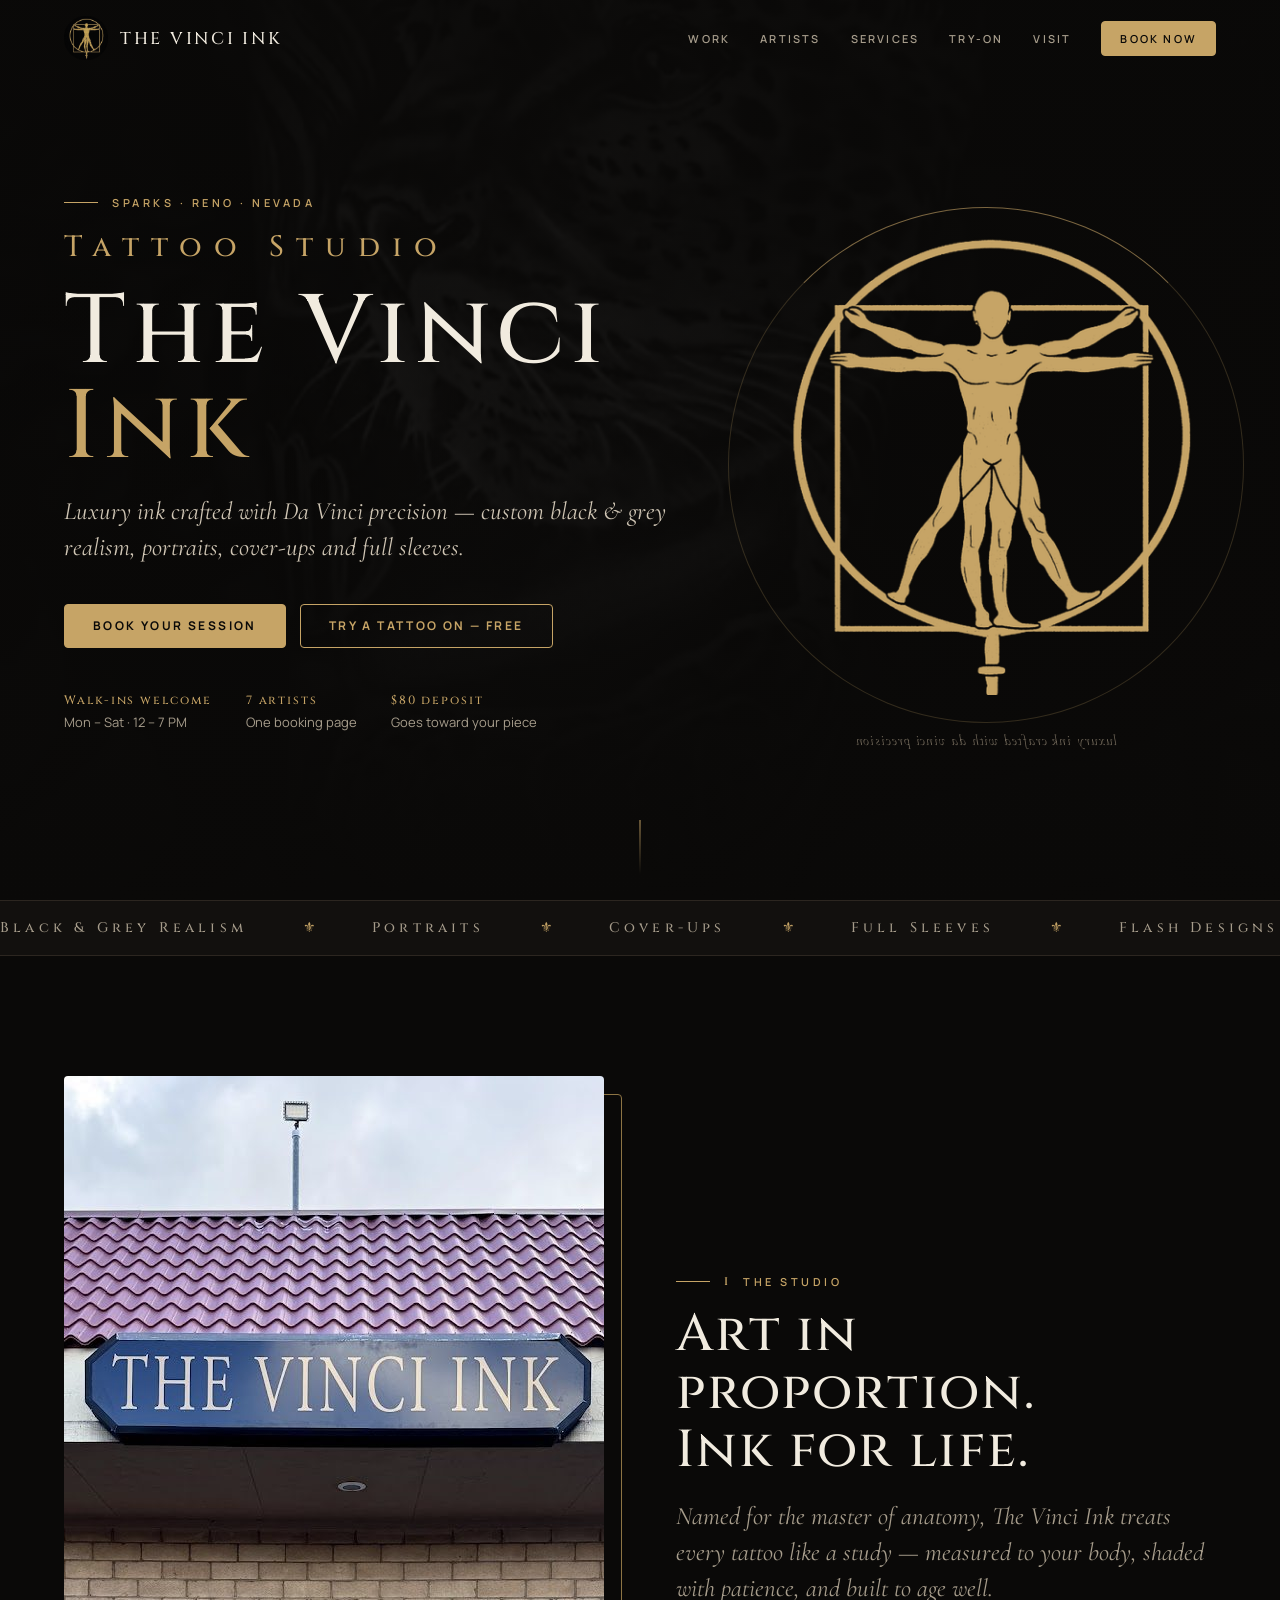
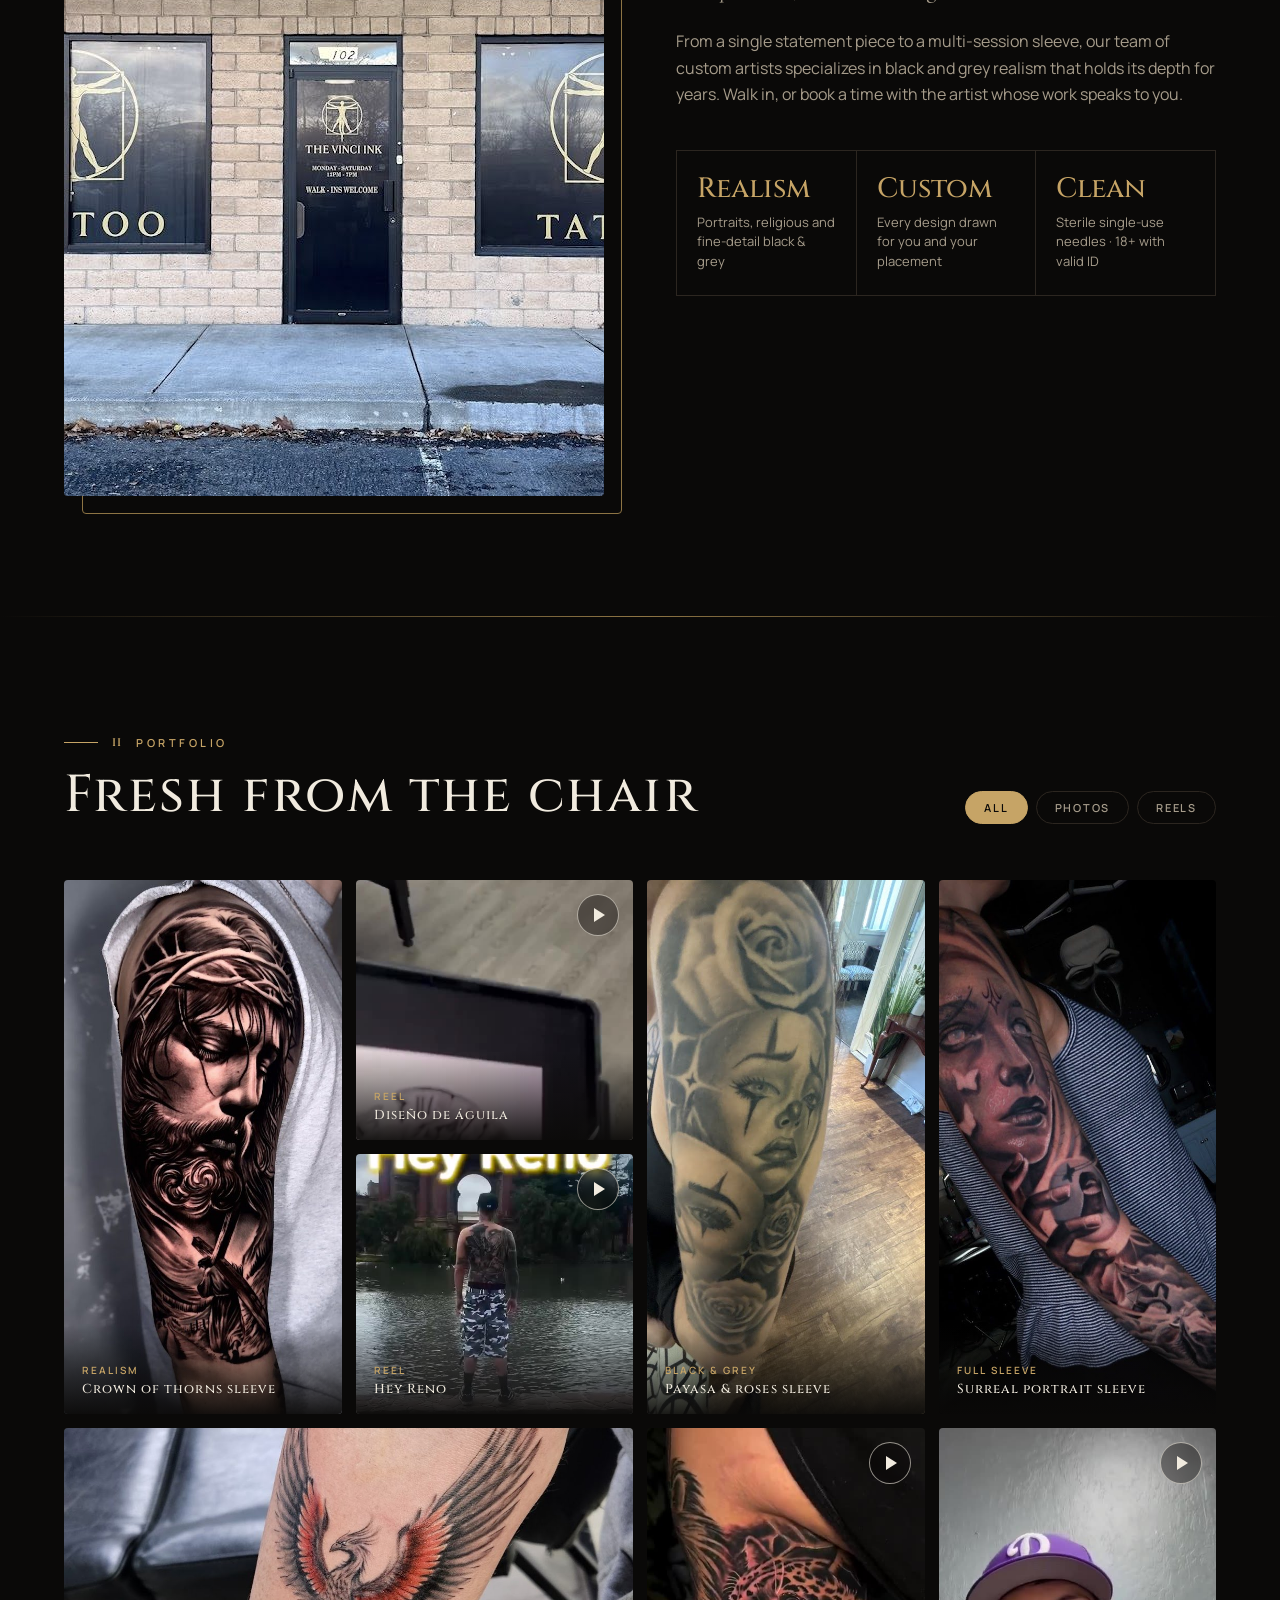
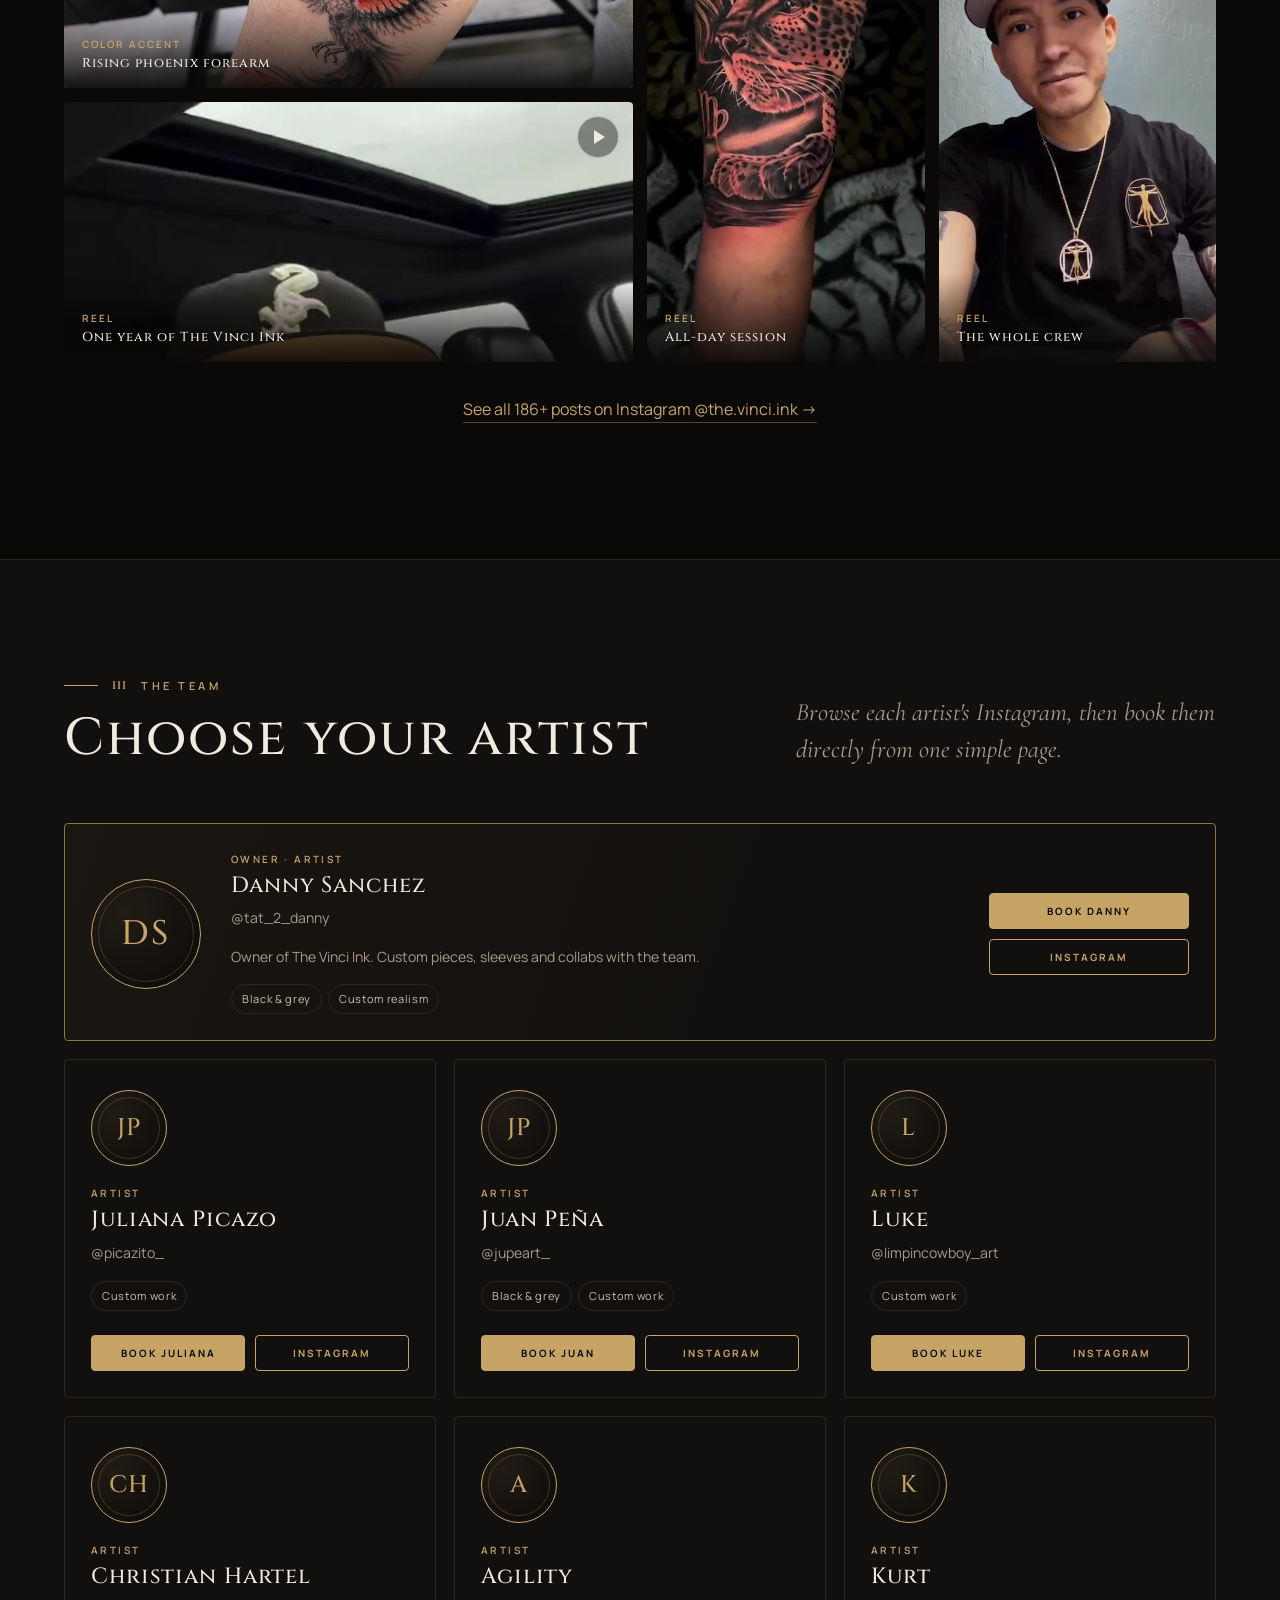
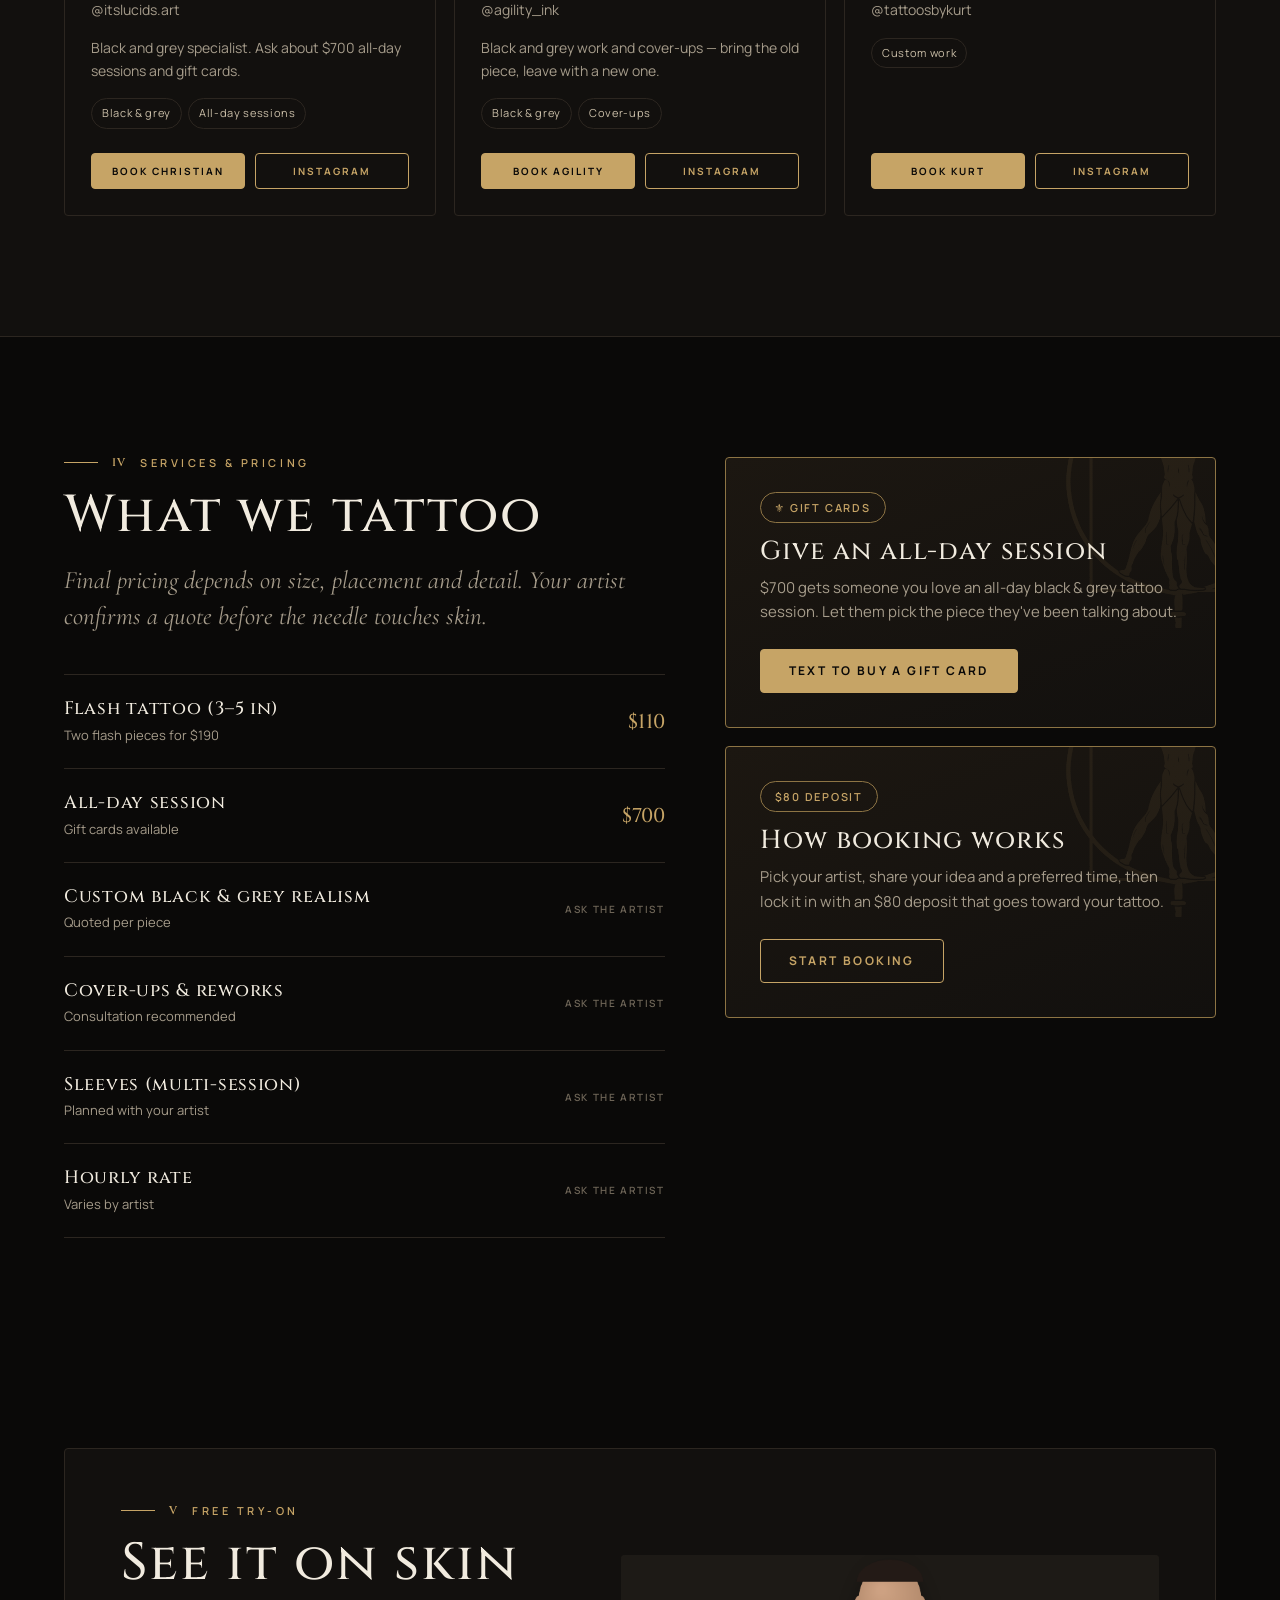
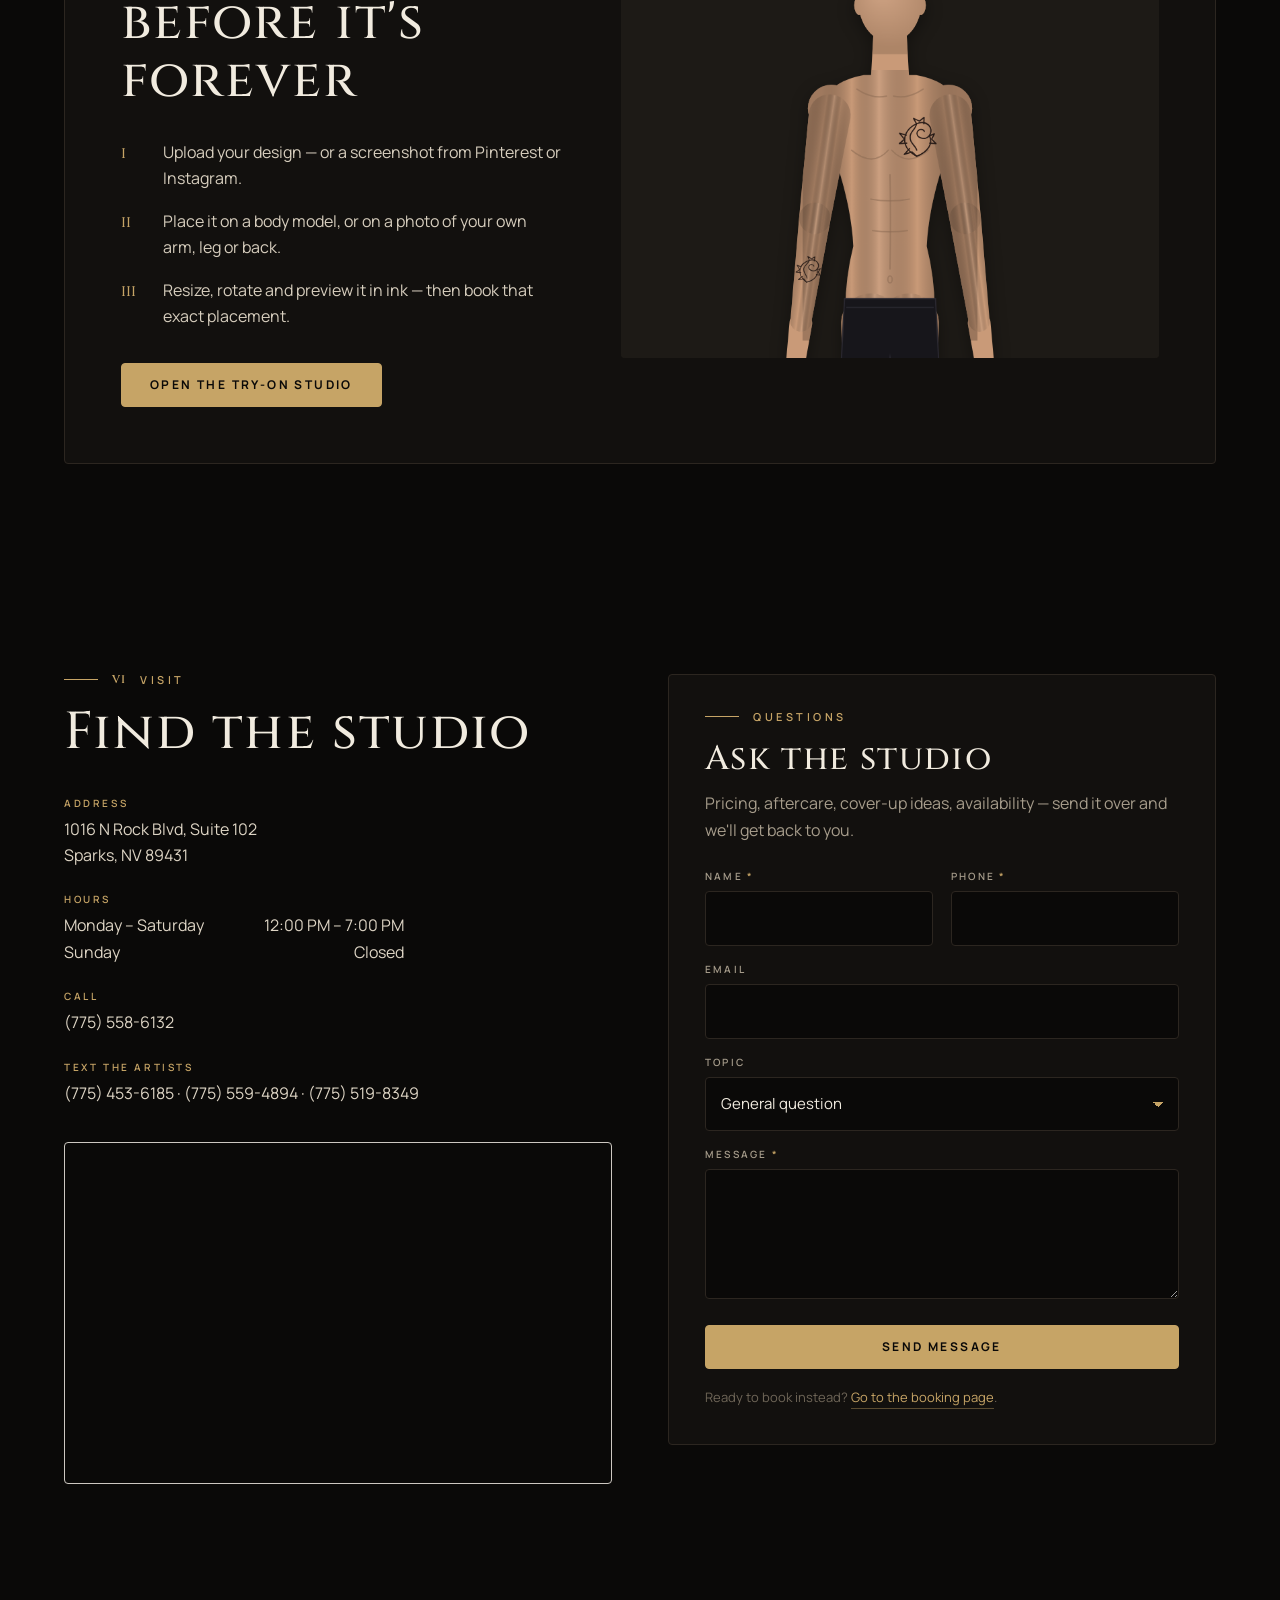
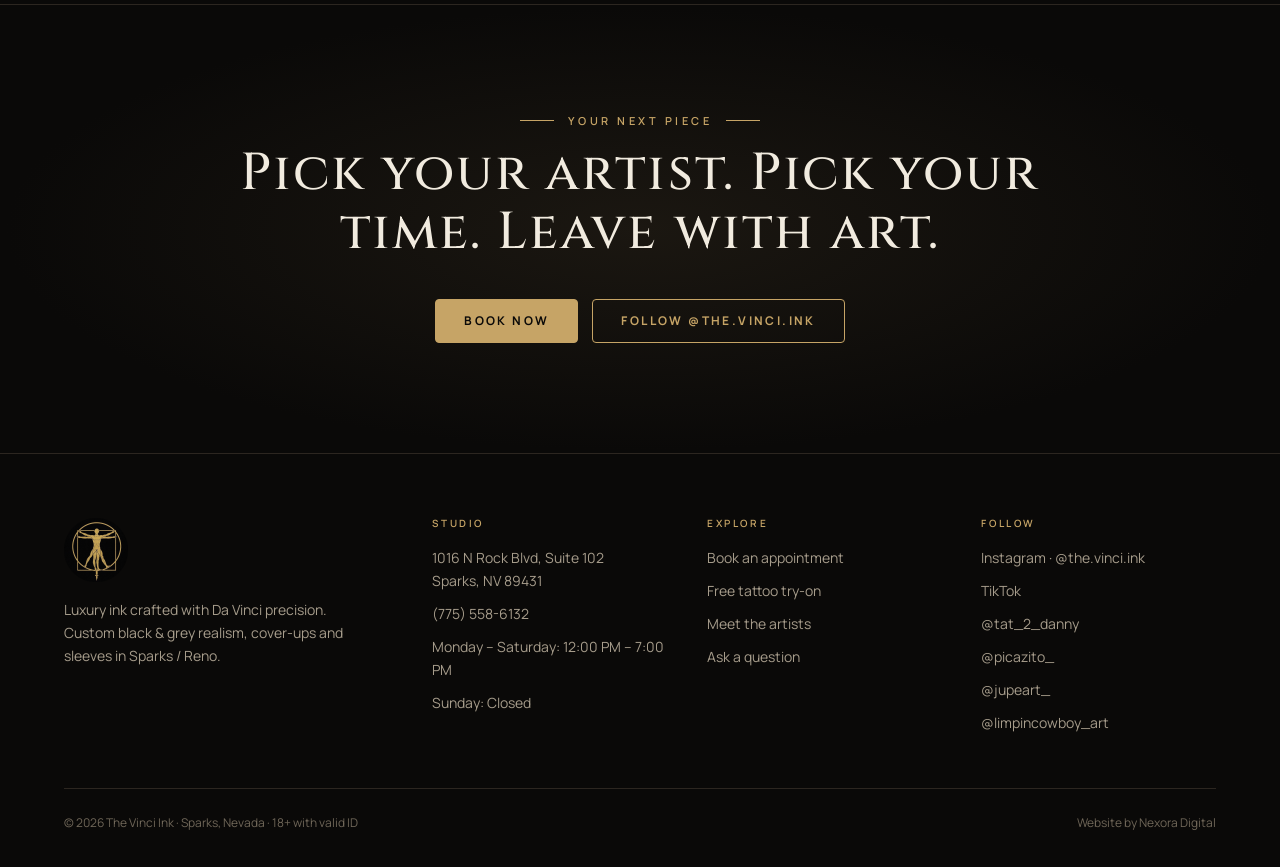
==== index.html @ d7911361 "The Vinci Ink website: home, booking hub, tattoo try-on Co-Authored-By: Claude Opus 5.5 <noreply@ant" ====
<!doctype html>
<html lang="en">
<head>
<meta charset="utf-8">
<meta name="viewport" content="width=device-width,initial-scale=1,viewport-fit=cover">
<title>The Vinci Ink | Black &amp; Grey Realism Tattoo Studio in Sparks / Reno, NV</title>
<meta name="description" content="The Vinci Ink — luxury tattoo studio in Sparks / Reno, Nevada. Custom black & grey realism, portraits, cover-ups, sleeves and flash. Walk-ins & appointments. Book online with any artist.">
<meta name="theme-color" content="#0a0908">
<link rel="icon" href="/favicon.png" type="image/png">
<link rel="apple-touch-icon" href="/apple-touch-icon.png">
<meta property="og:title" content="The Vinci Ink — Sparks / Reno Tattoo Studio">
<meta property="og:description" content="Luxury ink crafted with Da Vinci precision. Custom black & grey realism, cover-ups and sleeves.">
<meta property="og:image" content="/assets/img/storefront.jpg">
<meta property="og:type" content="website">
<link rel="preconnect" href="https://fonts.googleapis.com"><link rel="preconnect" href="https://fonts.gstatic.com" crossorigin>
<link href="https://fonts.googleapis.com/css2?family=Cinzel:wght@400;500;600&family=Cormorant+Garamond:ital,wght@1,400;1,500&family=Manrope:wght@400;500;600;700&display=swap" rel="stylesheet">
<link rel="stylesheet" href="/assets/css/style.css">
<script type="application/ld+json">
{"@context":"https://schema.org","@type":"TattooParlor","name":"The Vinci Ink","image":"/assets/img/storefront.jpg","logo":"/assets/img/logo-badge.png","telephone":"+1-775-558-6132","address":{"@type":"PostalAddress","streetAddress":"1016 N Rock Blvd, Suite 102","addressLocality":"Sparks","addressRegion":"NV","postalCode":"89431","addressCountry":"US"},"openingHoursSpecification":[{"@type":"OpeningHoursSpecification","dayOfWeek":["Monday","Tuesday","Wednesday","Thursday","Friday","Saturday"],"opens":"12:00","closes":"19:00"}],"sameAs":["https://www.instagram.com/the.vinci.ink/"],"areaServed":["Sparks","Reno"]}
</script>
</head>
<body data-page="home">

<main>
  <!-- HERO -->
  <section class="hero">
    <div class="hero-media" aria-hidden="true">
      <video autoplay muted loop playsinline preload="metadata" poster="/assets/video/all-day-session.jpg"><source src="/assets/video/all-day-session.mp4" type="video/mp4"></video>
    </div>
    <div class="wrap hero-in">
      <div>
        <div class="eyebrow">Sparks · Reno · Nevada</div>
        <h1 style="margin-top:26px"><small>Tattoo Studio</small>The Vinci<br><span class="gold">Ink</span></h1>
        <p class="lede">Luxury ink crafted with Da Vinci precision — custom black &amp; grey realism, portraits, cover-ups and full sleeves.</p>
        <div class="hero-cta">
          <a class="btn" href="/book">Book your session</a>
          <a class="btn ghost" href="/try-on">Try a tattoo on — free</a>
        </div>
        <div class="hero-meta">
          <div><b>Walk-ins welcome</b>Mon – Sat · 12 – 7 PM</div>
          <div><b>7 artists</b>One booking page</div>
          <div><b>$80 deposit</b>Goes toward your piece</div>
        </div>
      </div>
      <div class="hero-mark"><img src="/assets/img/logo-mark.png" alt="The Vinci Ink Vitruvian logo" width="480" height="480"><div class="mirror">luxury ink crafted with da vinci precision</div></div>
    </div>
    <div class="scroll-cue" aria-hidden="true"></div>
  </section>

  <div class="marquee" aria-hidden="true"><div class="marquee-track">
    <span>Black &amp; Grey Realism</span><span>Portraits</span><span>Cover-Ups</span><span>Full Sleeves</span><span>Flash Designs</span><span>Walk-Ins Welcome</span>
    <span>Black &amp; Grey Realism</span><span>Portraits</span><span>Cover-Ups</span><span>Full Sleeves</span><span>Flash Designs</span><span>Walk-Ins Welcome</span>
  </div></div>

  <!-- ABOUT -->
  <section class="sec" id="about">
    <div class="wrap about-grid">
      <div class="about-img rv"><img src="/assets/img/storefront.jpg" alt="The Vinci Ink storefront at 1016 N Rock Blvd, Sparks" loading="lazy" width="1020" height="1020"></div>
      <div class="rv">
        <div class="eyebrow"><span class="num">I</span> The Studio</div>
        <h2>Art in proportion.<br>Ink for life.</h2>
        <p class="lede">Named for the master of anatomy, The Vinci Ink treats every tattoo like a study — measured to your body, shaded with patience, and built to age well.</p>
        <p style="color:var(--muted);margin-top:22px">From a single statement piece to a multi-session sleeve, our team of custom artists specializes in black and grey realism that holds its depth for years. Walk in, or book a time with the artist whose work speaks to you.</p>
        <div class="pillars">
          <div class="pillar"><b>Realism</b><span>Portraits, religious and fine-detail black &amp; grey</span></div>
          <div class="pillar"><b>Custom</b><span>Every design drawn for you and your placement</span></div>
          <div class="pillar"><b>Clean</b><span>Sterile single-use needles · 18+ with valid ID</span></div>
        </div>
      </div>
    </div>
  </section>

  <hr class="rule">

  <!-- WORK -->
  <section class="sec" id="work">
    <div class="wrap">
      <div class="sec-head rv">
        <div><div class="eyebrow"><span class="num">II</span> Portfolio</div><h2>Fresh from the chair</h2></div>
        <div class="filters" role="group" aria-label="Filter work">
          <button class="chip on" data-f="all">All</button>
          <button class="chip" data-f="photo">Photos</button>
          <button class="chip" data-f="video">Reels</button>
        </div>
      </div>
      <div class="gallery rv">
        <button class="tile tall" data-kind="photo"><img src="/assets/img/work-jesus-sleeve.jpg" alt="Black and grey realism half sleeve of Christ with crown of thorns" loading="lazy"><div class="cap"><small>Realism</small>Crown of thorns sleeve</div></button>
        <button class="tile" data-kind="video" data-video="/assets/video/aguila-piece.mp4" data-poster="/assets/video/aguila-piece.jpg"><img src="/assets/video/aguila-piece.jpg" alt="Eagle design reel" loading="lazy"><span class="play"></span><div class="cap"><small>Reel</small>Diseño de águila</div></button>
        <button class="tile tall" data-kind="photo"><img src="/assets/img/work-clown-sleeve.jpg" alt="Black and grey clown girl and roses sleeve" loading="lazy"><div class="cap"><small>Black &amp; grey</small>Payasa &amp; roses sleeve</div></button>
        <button class="tile tall" data-kind="photo"><img src="/assets/img/work-portrait-sleeve.jpg" alt="Surreal female portrait full sleeve" loading="lazy"><div class="cap"><small>Full sleeve</small>Surreal portrait sleeve</div></button>
        <button class="tile" data-kind="video" data-video="/assets/video/black-grey-reel.mp4" data-poster="/assets/video/black-grey-reel.jpg"><img src="/assets/video/black-grey-reel.jpg" alt="Black and grey back piece reel" loading="lazy"><span class="play"></span><div class="cap"><small>Reel</small>Hey Reno</div></button>
        <button class="tile wide" data-kind="photo"><img src="/assets/img/work-phoenix.jpg" alt="Black and red phoenix forearm tattoo" loading="lazy" style="object-position:50% 40%"><div class="cap"><small>Color accent</small>Rising phoenix forearm</div></button>
        <button class="tile tall" data-kind="video" data-video="/assets/video/all-day-session.mp4" data-poster="/assets/video/all-day-session.jpg"><img src="/assets/video/all-day-session.jpg" alt="Leopard black and grey tattoo reel" loading="lazy"><span class="play"></span><div class="cap"><small>Reel</small>All-day session</div></button>
        <button class="tile tall" data-kind="video" data-video="/assets/video/the-crew.mp4" data-poster="/assets/video/the-crew.jpg"><img src="/assets/video/the-crew.jpg" alt="Meet The Vinci Ink crew" loading="lazy" style="object-position:50% 25%"><span class="play"></span><div class="cap"><small>Reel</small>The whole crew</div></button>
        <button class="tile wide" data-kind="video" data-video="/assets/video/anniversary-raffle.mp4" data-poster="/assets/video/anniversary-raffle.jpg"><img src="/assets/video/anniversary-raffle.jpg" alt="One year anniversary announcement" loading="lazy" style="object-position:50% 30%"><span class="play"></span><div class="cap"><small>Reel</small>One year of The Vinci Ink</div></button>
      </div>
      <p style="margin-top:34px;text-align:center"><a class="link" href="https://www.instagram.com/the.vinci.ink/" target="_blank" rel="noopener">See all 186+ posts on Instagram @the.vinci.ink →</a></p>
    </div>
  </section>

  <!-- ARTISTS -->
  <section class="sec" id="artists" style="background:var(--ink);border-block:1px solid var(--line)">
    <div class="wrap">
      <div class="sec-head rv">
        <div><div class="eyebrow"><span class="num">III</span> The Team</div><h2>Choose your artist</h2></div>
        <p class="lede" style="margin:0;max-width:420px">Browse each artist's Instagram, then book them directly from one simple page.</p>
      </div>
      <div class="artists" id="artist-grid"></div>
    </div>
  </section>

  <!-- SERVICES -->
  <section class="sec" id="services">
    <div class="wrap svc-grid">
      <div class="rv">
        <div class="eyebrow"><span class="num">IV</span> Services &amp; Pricing</div>
        <h2>What we tattoo</h2>
        <p class="lede">Final pricing depends on size, placement and detail. Your artist confirms a quote before the needle touches skin.</p>
        <div class="price-list" id="price-list" style="margin-top:40px"></div>
      </div>
      <div class="rv" style="display:grid;gap:18px">
        <div class="offer">
          <span class="deposit-pill">⚜ Gift cards</span>
          <h3>Give an all-day session</h3>
          <p>$700 gets someone you love an all-day black &amp; grey tattoo session. Let them pick the piece they've been talking about.</p>
          <a class="btn" href="sms:7755594894">Text to buy a gift card</a>
        </div>
        <div class="offer">
          <span class="deposit-pill">$80 deposit</span>
          <h3>How booking works</h3>
          <p>Pick your artist, share your idea and a preferred time, then lock it in with an $80 deposit that goes toward your tattoo.</p>
          <a class="btn ghost" href="/book">Start booking</a>
        </div>
      </div>
    </div>
  </section>

  <!-- TRY-ON -->
  <section class="sec tight">
    <div class="wrap">
      <div class="tryon-promo rv">
        <div>
          <div class="eyebrow"><span class="num">V</span> Free Try-On</div>
          <h2>See it on skin before it's forever</h2>
          <ol class="steps">
            <li>Upload your design — or a screenshot from Pinterest or Instagram.</li>
            <li>Place it on a body model, or on a photo of your own arm, leg or back.</li>
            <li>Resize, rotate and preview it in ink — then book that exact placement.</li>
          </ol>
          <a class="btn" href="/try-on">Open the try-on studio</a>
        </div>
        <div class="tryon-shot"><canvas id="promo-canvas" width="800" height="600" aria-label="Preview of the tattoo try-on tool"></canvas></div>
      </div>
    </div>
  </section>

  <!-- VISIT + CONTACT -->
  <section class="sec" id="visit">
    <div class="wrap visit-grid">
      <div class="rv">
        <div class="eyebrow"><span class="num">VI</span> Visit</div>
        <h2>Find the studio</h2>
        <div class="info-list">
          <div><div class="k">Address</div><div class="v"><a href="https://www.google.com/maps/search/?api=1&query=The+Vinci+Ink+1016+N+Rock+Blvd+Suite+102+Sparks+NV+89431" target="_blank" rel="noopener" data-s="address"></a></div></div>
          <div><div class="k">Hours</div><div class="v" data-s="hours"></div></div>
          <div><div class="k">Call</div><div class="v"><a data-s="phone" href="#"></a></div></div>
          <div><div class="k">Text the artists</div><div class="v" data-s="texts"></div></div>
        </div>
        <div class="map"><iframe title="Map to The Vinci Ink" loading="lazy" referrerpolicy="no-referrer-when-downgrade" src="https://www.google.com/maps?q=1016+N+Rock+Blvd+Suite+102,+Sparks,+NV+89431&output=embed"></iframe></div>
      </div>
      <div class="rv" id="contact">
        <div class="card">
          <div class="eyebrow">Questions</div>
          <h2 style="font-size:34px">Ask the studio</h2>
          <p style="color:var(--muted);margin:12px 0 28px">Pricing, aftercare, cover-up ideas, availability — send it over and we'll get back to you.</p>
          <form class="form" id="contact-form" data-success="Thank you — your question is in. The studio will reply by text or email soon." novalidate>
            <input class="hp" type="text" name="company" tabindex="-1" autocomplete="off" aria-hidden="true">
            <div class="row2">
              <div class="fld"><label for="c-name">Name <i>*</i></label><input id="c-name" name="name" required autocomplete="name"></div>
              <div class="fld"><label for="c-phone">Phone <i>*</i></label><input id="c-phone" name="phone" type="tel" required autocomplete="tel"></div>
            </div>
            <div class="fld"><label for="c-email">Email</label><input id="c-email" name="email" type="email" autocomplete="email"></div>
            <div class="fld"><label for="c-topic">Topic</label>
              <select id="c-topic" name="topic"><option>General question</option><option>Pricing &amp; quotes</option><option>Cover-up / rework</option><option>Gift cards</option><option>Aftercare</option><option>Walk-in availability</option></select></div>
            <div class="fld"><label for="c-msg">Message <i>*</i></label><textarea id="c-msg" name="message" required></textarea></div>
            <div class="status" role="status"></div>
            <button class="btn" type="submit">Send message</button>
            <p class="form-note">Ready to book instead? <a class="link" href="/book">Go to the booking page</a>.</p>
          </form>
        </div>
      </div>
    </div>
  </section>

  <section class="band">
    <div class="eyebrow">Your next piece</div>
    <h2>Pick your artist. Pick your time. Leave with art.</h2>
    <div class="hero-cta"><a class="btn" href="/book">Book now</a><a class="btn ghost" href="https://www.instagram.com/the.vinci.ink/" target="_blank" rel="noopener">Follow @the.vinci.ink</a></div>
  </section>
</main>

<div class="lb" id="lb" role="dialog" aria-modal="true" aria-label="Portfolio viewer">
  <button class="lb-close" aria-label="Close">×</button>
  <button class="lb-nav lb-prev" aria-label="Previous">‹</button>
  <div class="lb-stage"></div>
  <button class="lb-nav lb-next" aria-label="Next">›</button>
  <div class="lb-cap"></div>
</div>

<script src="/assets/js/config.js"></script>
<script src="/assets/js/main.js"></script>
<script src="/assets/js/body-model.js"></script>
<script>
/* small animated preview of the try-on tool */
(function(){
  const c=document.getElementById('promo-canvas'); if(!c||!window.drawBodyModel) return;
  const ctx=c.getContext('2d'); const img=new Image(); img.src='/assets/img/sample-tattoo.svg';
  let t=0;
  function frame(){
    ctx.fillStyle='#1d1a16';ctx.fillRect(0,0,800,600);
    ctx.save();ctx.translate(400,-50);ctx.scale(1.3,1.3);ctx.translate(-300,0);
    const shape=drawBodyModel(ctx,{gender:'male',view:'front',skin:'#c99a78'});
    if(img.complete){ctx.save();ctx.clip(shape);ctx.globalCompositeOperation='multiply';ctx.globalAlpha=.85;
      const a=BODY_AREAS.male.front.find(x=>x.id==='chest-r');const s=a.size+Math.sin(t/40)*6;
      ctx.translate(a.x,a.y);ctx.rotate(a.rot*Math.PI/180);ctx.drawImage(img,-s/2,-s/2,s,s);ctx.restore();
      const f=BODY_AREAS.male.front.find(x=>x.id==='forearm-l');ctx.save();ctx.clip(shape);ctx.globalCompositeOperation='multiply';ctx.globalAlpha=.8;ctx.translate(f.x,f.y);ctx.rotate(f.rot*Math.PI/180);ctx.drawImage(img,-f.size/2,-f.size/2,f.size,f.size);ctx.restore();}
    drawBodyOverlay(ctx,{gender:'male',view:'front'});ctx.restore(); t++; if(!matchMedia('(prefers-reduced-motion: reduce)').matches) requestAnimationFrame(frame);
  }
  img.onload=frame; frame();
})();
</script>
</body>
</html>
---- assets/css/style.css ----
/* The Vinci Ink — black & gold, after the Vitruvian badge and storefront signage */
:root{
  --black:#0a0908;
  --ink:#12100e;
  --panel:#181512;
  --line:#2c2620;
  --gold:#c6a466;
  --gold-hi:#e2c88f;
  --gold-lo:#8d7444;
  --ivory:#f1ebdf;
  --muted:#a69c8b;
  --dim:#6f6658;
  --ok:#9fc79a;
  --err:#e59b8b;
  --serif:"Cinzel",Georgia,serif;
  --italic:"Cormorant Garamond",Georgia,serif;
  --sans:"Manrope",system-ui,-apple-system,Segoe UI,Roboto,sans-serif;
  --r:4px;
  --max:1200px;
}
*{box-sizing:border-box}
html{scroll-behavior:smooth;-webkit-text-size-adjust:100%}
body{margin:0;background:var(--black);color:var(--ivory);font:16px/1.65 var(--sans);overflow-x:hidden}
img,video{max-width:100%;display:block}
a{color:inherit}
button,input,select,textarea{font:inherit;color:inherit}
::selection{background:var(--gold);color:var(--black)}
:focus-visible{outline:2px solid var(--gold);outline-offset:3px}
.wrap{max-width:var(--max);margin:0 auto;padding:0 24px}
.sr{position:absolute;width:1px;height:1px;overflow:hidden;clip:rect(0 0 0 0);white-space:nowrap}

/* ---------- type ---------- */
.eyebrow{font:600 11px/1 var(--sans);letter-spacing:.32em;text-transform:uppercase;color:var(--gold);display:flex;align-items:center;gap:14px}
.eyebrow::before{content:"";width:34px;height:1px;background:var(--gold)}
.eyebrow .num{font-family:var(--serif);letter-spacing:.1em}
h1,h2,h3{font-family:var(--serif);font-weight:500;letter-spacing:.04em;line-height:1.12;margin:0}
h2{font-size:clamp(30px,4.4vw,52px);margin-top:18px}
h3{font-size:20px}
.lede{font-family:var(--italic);font-style:italic;font-size:clamp(20px,2.2vw,25px);color:var(--muted);line-height:1.45;max-width:640px;margin:18px 0 0}
.gold{color:var(--gold)}

/* ---------- buttons ---------- */
.btn{display:inline-flex;align-items:center;justify-content:center;gap:10px;padding:15px 28px;border-radius:var(--r);border:1px solid var(--gold);background:var(--gold);color:var(--black);font:700 12px/1 var(--sans);letter-spacing:.2em;text-transform:uppercase;text-decoration:none;cursor:pointer;transition:background .2s,color .2s,transform .2s}
.btn:hover{background:var(--gold-hi);border-color:var(--gold-hi)}
.btn:active{transform:translateY(1px)}
.btn.ghost{background:transparent;color:var(--gold)}
.btn.ghost:hover{background:rgba(198,164,102,.1);color:var(--gold-hi)}
.btn.sm{padding:11px 18px;font-size:11px}
.btn[disabled]{opacity:.45;cursor:not-allowed}
.link{color:var(--gold);text-decoration:none;border-bottom:1px solid rgba(198,164,102,.4);padding-bottom:2px}
.link:hover{color:var(--gold-hi);border-color:var(--gold-hi)}

/* ---------- header ---------- */
.site-head{position:fixed;inset:0 0 auto;z-index:50;transition:background .3s,border-color .3s;border-bottom:1px solid transparent}
.site-head.solid,.site-head.always{background:rgba(10,9,8,.92);backdrop-filter:blur(10px);-webkit-backdrop-filter:blur(10px);border-color:var(--line)}
.head-in{display:flex;align-items:center;justify-content:space-between;height:76px;gap:20px}
.brand{display:flex;align-items:center;gap:12px;text-decoration:none}
.brand img{width:44px;height:44px}
.brand span{font:500 17px/1 var(--serif);letter-spacing:.16em;white-space:nowrap}
.nav{display:flex;align-items:center;gap:30px}
.nav a{text-decoration:none;font:600 11px/1 var(--sans);letter-spacing:.2em;text-transform:uppercase;color:var(--muted);transition:color .2s}
.nav a:hover,.nav a.on{color:var(--gold)}
.nav .btn{color:var(--black)}
.nav .btn:hover{color:var(--black)}
.menu-btn{display:none;background:none;border:1px solid var(--line);border-radius:var(--r);width:44px;height:44px;cursor:pointer;position:relative}
.menu-btn i{position:absolute;left:12px;right:12px;height:1px;background:var(--gold);transition:transform .25s,opacity .25s}
.menu-btn i:nth-child(1){top:16px}.menu-btn i:nth-child(2){top:21px}.menu-btn i:nth-child(3){top:26px}
.menu-open .menu-btn i:nth-child(1){transform:translateY(5px) rotate(45deg)}
.menu-open .menu-btn i:nth-child(2){opacity:0}
.menu-open .menu-btn i:nth-child(3){transform:translateY(-5px) rotate(-45deg)}
@media(max-width:940px){
  .menu-btn{display:block}
  .nav{position:fixed;top:76px;left:0;right:0;bottom:0;background:var(--black);flex-direction:column;align-items:flex-start;padding:30px 24px;gap:0;transform:translateX(100%);transition:transform .3s;overflow:auto}
  .menu-open .nav{transform:none}
  .nav a{font-size:14px;padding:18px 0;border-bottom:1px solid var(--line);width:100%}
  .nav .btn{margin-top:24px;border:0;width:100%;padding:18px}
}

/* ---------- sections ---------- */
section{position:relative}
.sec{padding:120px 0}
.sec.tight{padding:90px 0}
.sec-head{display:flex;justify-content:space-between;align-items:flex-end;gap:30px;flex-wrap:wrap;margin-bottom:56px}
.rule{height:1px;background:linear-gradient(90deg,transparent,var(--gold-lo),transparent);border:0;margin:0}
@media(max-width:700px){.sec{padding:84px 0}.sec.tight{padding:64px 0}.sec-head{margin-bottom:36px}}

/* ---------- hero ---------- */
.hero{min-height:100svh;display:grid;align-items:center;overflow:hidden;isolation:isolate}
.hero-media{position:absolute;inset:0;z-index:-2}
.hero-media video,.hero-media img{width:100%;height:100%;object-fit:cover;filter:grayscale(1) contrast(1.1) brightness(.5)}
.hero::after{content:"";position:absolute;inset:0;z-index:-1;background:radial-gradient(ellipse at 30% 50%,rgba(10,9,8,.55),rgba(10,9,8,.92) 70%),linear-gradient(180deg,rgba(10,9,8,.4),var(--black))}
.hero-in{display:grid;grid-template-columns:1.15fr .85fr;gap:40px;align-items:center;padding-top:110px;padding-bottom:80px}
.hero h1{font-size:clamp(46px,7.6vw,104px);letter-spacing:.06em;line-height:.98}
.hero h1 small{display:block;font-size:.3em;letter-spacing:.42em;color:var(--gold);margin-bottom:22px}
.hero .lede{color:#cfc5b4}
.hero-cta{display:flex;flex-wrap:wrap;gap:14px;margin-top:38px}
.hero-meta{display:flex;flex-wrap:wrap;gap:12px 34px;margin-top:46px;font-size:13px;color:var(--muted)}
.hero-meta b{display:block;font:500 12px/1 var(--serif);letter-spacing:.16em;color:var(--gold);margin-bottom:6px}
.hero-mark{position:relative;aspect-ratio:1;max-width:460px;justify-self:end;width:100%}
.hero-mark img{width:100%;height:100%;object-fit:contain;animation:breathe 9s ease-in-out infinite}
.hero-mark::before{content:"";position:absolute;inset:-6%;border:1px solid rgba(198,164,102,.22);border-radius:50%;animation:spin 80s linear infinite;border-top-color:rgba(198,164,102,.6)}
.mirror{position:absolute;left:0;right:0;bottom:-58px;text-align:center;font-family:var(--italic);font-style:italic;font-size:15px;color:var(--dim);transform:scaleX(-1);letter-spacing:.06em}
@keyframes spin{to{transform:rotate(360deg)}}
@keyframes breathe{50%{opacity:.82;transform:scale(.985)}}
.scroll-cue{position:absolute;bottom:26px;left:50%;transform:translateX(-50%);width:1px;height:54px;background:linear-gradient(var(--gold),transparent);animation:cue 2.4s ease-in-out infinite}
@keyframes cue{0%{transform:translateX(-50%) scaleY(0);transform-origin:top}50%{transform:translateX(-50%) scaleY(1);transform-origin:top}51%{transform-origin:bottom}100%{transform:translateX(-50%) scaleY(0);transform-origin:bottom}}
@media(max-width:860px){.hero-in{grid-template-columns:1fr;padding-top:120px}.hero-mark{order:-1;max-width:200px;justify-self:start}.mirror{display:none}}

/* ---------- marquee ---------- */
.marquee{border-block:1px solid var(--line);overflow:hidden;background:var(--ink)}
.marquee-track{display:flex;gap:56px;padding:20px 0;width:max-content;animation:marq 38s linear infinite}
.marquee span{font:500 14px/1 var(--serif);letter-spacing:.3em;color:var(--muted);white-space:nowrap;display:flex;align-items:center;gap:56px}
.marquee span::after{content:"⚜";color:var(--gold);letter-spacing:0}
@keyframes marq{to{transform:translateX(-50%)}}

/* ---------- about ---------- */
.about-grid{display:grid;grid-template-columns:1fr 1fr;gap:72px;align-items:center}
.about-img{position:relative}
.about-img img{width:100%;aspect-ratio:1;object-fit:cover;border-radius:var(--r);filter:saturate(.85)}
.about-img::after{content:"";position:absolute;inset:18px -18px -18px 18px;border:1px solid var(--gold-lo);border-radius:var(--r);z-index:-1}
.pillars{display:grid;grid-template-columns:repeat(3,1fr);gap:1px;background:var(--line);border:1px solid var(--line);margin-top:42px}
.pillar{background:var(--black);padding:24px 20px}
.pillar b{display:block;font:500 28px/1 var(--serif);color:var(--gold);margin-bottom:10px}
.pillar span{font-size:13px;color:var(--muted);line-height:1.5;display:block}
@media(max-width:860px){.about-grid{grid-template-columns:1fr;gap:56px}.pillars{grid-template-columns:1fr}}

/* ---------- gallery ---------- */
.filters{display:flex;gap:8px;flex-wrap:wrap}
.chip{background:transparent;border:1px solid var(--line);color:var(--muted);padding:10px 18px;border-radius:999px;cursor:pointer;font:600 11px/1 var(--sans);letter-spacing:.16em;text-transform:uppercase;transition:all .2s}
.chip:hover{color:var(--ivory);border-color:var(--gold-lo)}
.chip.on{background:var(--gold);border-color:var(--gold);color:var(--black)}
.gallery{display:grid;grid-template-columns:repeat(4,1fr);grid-auto-rows:260px;grid-auto-flow:dense;gap:14px}
.tile{position:relative;overflow:hidden;border-radius:var(--r);background:var(--panel);cursor:pointer;border:0;padding:0;text-align:left}
.tile.tall{grid-row:span 2}
.tile.wide{grid-column:span 2}
.tile img{width:100%;height:100%;object-fit:cover;transition:transform .8s cubic-bezier(.2,.7,.2,1),filter .5s}
.tile:hover img{transform:scale(1.05)}
.tile .cap{position:absolute;inset:auto 0 0;padding:40px 18px 16px;background:linear-gradient(transparent,rgba(10,9,8,.92));font:500 13px/1.3 var(--serif);letter-spacing:.08em}
.tile .cap small{display:block;font:600 10px/1 var(--sans);letter-spacing:.2em;text-transform:uppercase;color:var(--gold);margin-bottom:6px}
.tile .play{position:absolute;top:14px;right:14px;width:42px;height:42px;border-radius:50%;border:1px solid rgba(241,235,223,.6);display:grid;place-items:center;background:rgba(10,9,8,.4);backdrop-filter:blur(4px)}
.tile .play::after{content:"";border-left:11px solid var(--ivory);border-block:7px solid transparent;margin-left:3px}
.tile.hide{display:none}
@media(max-width:940px){.gallery{grid-template-columns:repeat(2,1fr);grid-auto-rows:220px}}
@media(max-width:520px){.gallery{grid-auto-rows:180px;gap:8px}.tile.wide{grid-column:span 2}}

/* ---------- lightbox ---------- */
.lb{position:fixed;inset:0;z-index:100;background:rgba(5,4,4,.96);display:none;align-items:center;justify-content:center;padding:60px 20px}
.lb.open{display:flex}
.lb-stage{max-width:min(92vw,1000px);max-height:84vh;display:flex;align-items:center;justify-content:center}
.lb-stage img,.lb-stage video{max-height:84vh;max-width:100%;border-radius:var(--r)}
.lb-close{position:absolute;top:16px;right:16px;width:48px;height:48px;border-radius:50%;border:1px solid var(--line);background:var(--ink);cursor:pointer;font-size:22px;color:var(--gold)}
.lb-nav{position:absolute;top:50%;transform:translateY(-50%);width:48px;height:48px;border-radius:50%;border:1px solid var(--line);background:var(--ink);color:var(--gold);cursor:pointer;font-size:20px}
.lb-prev{left:16px}.lb-next{right:16px}
.lb-cap{position:absolute;bottom:18px;left:0;right:0;text-align:center;font:500 13px/1 var(--serif);letter-spacing:.12em;color:var(--muted)}

/* ---------- artists ---------- */
.artists{display:grid;grid-template-columns:repeat(3,1fr);gap:18px}
@media(max-width:940px){.artists{grid-template-columns:repeat(2,1fr)}}
@media(max-width:600px){.artists{grid-template-columns:1fr}}
.artist{position:relative;background:var(--ink);border:1px solid var(--line);border-radius:var(--r);padding:30px 26px 26px;display:flex;flex-direction:column;transition:border-color .3s,transform .3s}
.artist:hover{border-color:var(--gold-lo);transform:translateY(-3px)}
.artist.owner{grid-column:1/-1;display:grid;grid-template-columns:auto 1fr auto;gap:30px;align-items:center;background:linear-gradient(110deg,#1a1611,var(--ink) 60%);border-color:var(--gold-lo)}
.mono{width:76px;height:76px;border-radius:50%;border:1px solid var(--gold);display:grid;place-items:center;font:500 24px/1 var(--serif);color:var(--gold);letter-spacing:.06em;position:relative;margin-bottom:22px;background:radial-gradient(circle at 30% 30%,#211c15,var(--black))}
.mono::after{content:"";position:absolute;inset:6px;border:1px solid rgba(198,164,102,.25);border-radius:50%}
.artist.owner .mono{width:110px;height:110px;font-size:34px;margin:0}
.artist .role{font:600 10px/1 var(--sans);letter-spacing:.24em;text-transform:uppercase;color:var(--gold);margin-bottom:10px}
.artist h3{font-size:22px;margin-bottom:6px}
.artist .handle{font-size:14px;color:var(--muted);text-decoration:none}
.artist .handle:hover{color:var(--gold)}
.artist p{font-size:14px;color:var(--muted);margin:14px 0 0}
.tags{display:flex;flex-wrap:wrap;gap:6px;margin-top:16px}
.tags span{font-size:11px;letter-spacing:.06em;padding:5px 10px;border:1px solid var(--line);border-radius:999px;color:#cbbfa9}
.artist .acts{display:flex;gap:10px;margin-top:auto;padding-top:24px}
.artist .acts .btn{flex:1;padding:12px 10px;font-size:10px}
.artist.owner .acts{margin:0;padding:0;flex-direction:column;min-width:200px}
@media(max-width:760px){.artist.owner{grid-template-columns:1fr;gap:18px}.artist.owner .mono{width:84px;height:84px;font-size:26px}.artist.owner .acts{flex-direction:row;min-width:0}}

/* ---------- services ---------- */
.svc-grid{display:grid;grid-template-columns:1.1fr .9fr;gap:60px;align-items:start}
.price-list{border-top:1px solid var(--line)}
.price-row{display:grid;grid-template-columns:1fr auto;gap:4px 20px;padding:22px 0;border-bottom:1px solid var(--line)}
.price-row b{font:500 18px/1.3 var(--serif);letter-spacing:.04em}
.price-row em{font-style:normal;font:500 20px/1 var(--serif);color:var(--gold);align-self:center;grid-row:span 2;text-align:right}
.price-row em.ask{font:600 10px/1.3 var(--sans);letter-spacing:.16em;text-transform:uppercase;color:var(--dim)}
.price-row span{font-size:13px;color:var(--muted)}
.offer{border:1px solid var(--gold-lo);border-radius:var(--r);padding:34px;background:linear-gradient(160deg,#1c1711,var(--ink));position:relative;overflow:hidden}
.offer::before{content:"";position:absolute;right:-90px;top:-90px;width:260px;height:260px;background:url(../img/logo-mark.png) center/contain no-repeat;opacity:.08}
.offer h3{font-size:26px;margin:14px 0 10px}
.offer p{color:var(--muted);font-size:15px;margin:0 0 24px}
.deposit-pill{display:inline-flex;align-items:center;gap:10px;font:600 11px/1 var(--sans);letter-spacing:.16em;text-transform:uppercase;color:var(--gold);border:1px solid var(--gold-lo);padding:9px 14px;border-radius:999px}
@media(max-width:860px){.svc-grid{grid-template-columns:1fr;gap:40px}}

/* ---------- try-on promo ---------- */
.tryon-promo{display:grid;grid-template-columns:.9fr 1.1fr;gap:60px;align-items:center;background:var(--ink);border:1px solid var(--line);border-radius:var(--r);padding:56px;overflow:hidden}
.steps{counter-reset:s;list-style:none;padding:0;margin:30px 0 34px;display:grid;gap:16px}
.steps li{counter-increment:s;display:flex;gap:16px;align-items:baseline;color:#d6cdbd}
.steps li::before{content:counter(s,upper-roman);font:500 14px/1 var(--serif);color:var(--gold);min-width:26px}
.tryon-shot{aspect-ratio:4/3;border-radius:var(--r);overflow:hidden;background:#1d1a16;position:relative}
.tryon-shot canvas{width:100%;height:100%}
@media(max-width:860px){.tryon-promo{grid-template-columns:1fr;padding:30px 22px;gap:30px}}

/* ---------- visit / contact ---------- */
.visit-grid{display:grid;grid-template-columns:1fr 1fr;gap:56px}
.info-list{display:grid;gap:26px;margin:36px 0}
.info-list .k{font:600 10px/1 var(--sans);letter-spacing:.26em;text-transform:uppercase;color:var(--gold);margin-bottom:8px}
.info-list .v{font-size:16px;color:#ddd4c4}
.info-list .v a{text-decoration:none}
.info-list .v a:hover{color:var(--gold)}
.hours-row{display:flex;justify-content:space-between;gap:20px;max-width:340px}
.map{border-radius:var(--r);overflow:hidden;border:1px solid var(--line);aspect-ratio:16/10;filter:grayscale(1) invert(.92) contrast(.9) sepia(.15)}
.map iframe{width:100%;height:100%;border:0}
@media(max-width:860px){.visit-grid{grid-template-columns:1fr}}

/* ---------- forms ---------- */
.form{display:grid;gap:18px}
.row2{display:grid;grid-template-columns:1fr 1fr;gap:18px}
@media(max-width:600px){.row2{grid-template-columns:1fr}}
.fld label{display:block;font:600 10px/1 var(--sans);letter-spacing:.22em;text-transform:uppercase;color:var(--muted);margin-bottom:10px}
.fld label i{font-style:normal;color:var(--gold)}
.fld input,.fld select,.fld textarea{width:100%;background:var(--black);border:1px solid var(--line);border-radius:var(--r);padding:14px 15px;color:var(--ivory);transition:border-color .2s;font-size:15px}
.fld textarea{min-height:130px;resize:vertical}
.fld label.drop{font:400 13px/1.5 var(--sans);letter-spacing:0;text-transform:none;margin:0}
.fld input:focus,.fld select:focus,.fld textarea:focus{outline:0;border-color:var(--gold)}
.fld select{appearance:none;background-image:linear-gradient(45deg,transparent 50%,var(--gold) 50%),linear-gradient(135deg,var(--gold) 50%,transparent 50%);background-position:calc(100% - 20px) 50%,calc(100% - 15px) 50%;background-size:5px 5px;background-repeat:no-repeat;padding-right:40px}
.hp{position:absolute;left:-9999px}
.form-note{font-size:13px;color:var(--dim);margin:0}
.status{font-size:14px;padding:14px 16px;border-radius:var(--r);display:none}
.status.show{display:block}
.status.ok{background:rgba(159,199,154,.08);border:1px solid rgba(159,199,154,.35);color:var(--ok)}
.status.err{background:rgba(229,155,139,.08);border:1px solid rgba(229,155,139,.35);color:var(--err)}
.status a{color:inherit;font-weight:700}
.card{background:var(--ink);border:1px solid var(--line);border-radius:var(--r);padding:36px}
@media(max-width:600px){.card{padding:24px 18px}}

/* ---------- cta band ---------- */
.band{text-align:center;padding:110px 24px;background:radial-gradient(ellipse at center,#1b1711,var(--black) 70%);border-top:1px solid var(--line)}
.band h2{max-width:820px;margin:18px auto 0}
.band .eyebrow{justify-content:center}
.band .eyebrow::after{content:"";width:34px;height:1px;background:var(--gold)}
.band .hero-cta{justify-content:center}

/* ---------- footer ---------- */
.foot{border-top:1px solid var(--line);padding:64px 0 34px;background:var(--black)}
.foot-grid{display:grid;grid-template-columns:1.4fr 1fr 1fr 1fr;gap:40px}
.foot h4{font:600 10px/1 var(--sans);letter-spacing:.26em;text-transform:uppercase;color:var(--gold);margin:0 0 18px}
.foot ul{list-style:none;padding:0;margin:0;display:grid;gap:10px;font-size:14px;color:var(--muted)}
.foot a{text-decoration:none}
.foot a:hover{color:var(--gold)}
.foot-brand img{width:64px;margin-bottom:16px}
.foot-brand p{color:var(--muted);font-size:14px;max-width:280px;margin:0}
.foot-base{display:flex;justify-content:space-between;flex-wrap:wrap;gap:14px;margin-top:54px;padding-top:24px;border-top:1px solid var(--line);font-size:12px;color:var(--dim)}
@media(max-width:860px){.foot-grid{grid-template-columns:1fr 1fr}}
@media(max-width:520px){.foot-grid{grid-template-columns:1fr}}

/* ---------- mobile sticky book bar ---------- */
.mbar{display:none}
@media(max-width:700px){
  .mbar{display:grid;grid-template-columns:1fr 1fr;gap:8px;position:fixed;left:0;right:0;bottom:0;z-index:40;padding:10px 12px calc(10px + env(safe-area-inset-bottom));background:rgba(10,9,8,.95);border-top:1px solid var(--line);backdrop-filter:blur(8px)}
  .mbar .btn{padding:14px 10px}
  body.has-mbar{padding-bottom:76px}
}

/* ---------- page hero (inner pages) ---------- */
.page-hero{padding:150px 0 60px;border-bottom:1px solid var(--line);background:radial-gradient(ellipse at 80% 0%,#1d1811,var(--black) 60%)}
.page-hero h1{font-size:clamp(38px,6vw,72px);margin-top:18px}

/* ---------- reveal ---------- */
.rv{opacity:0;transform:translateY(24px);transition:opacity .9s cubic-bezier(.2,.7,.2,1),transform .9s cubic-bezier(.2,.7,.2,1)}
.rv.in{opacity:1;transform:none}
@media(prefers-reduced-motion:reduce){*{animation:none!important;transition:none!important}.rv{opacity:1;transform:none}}
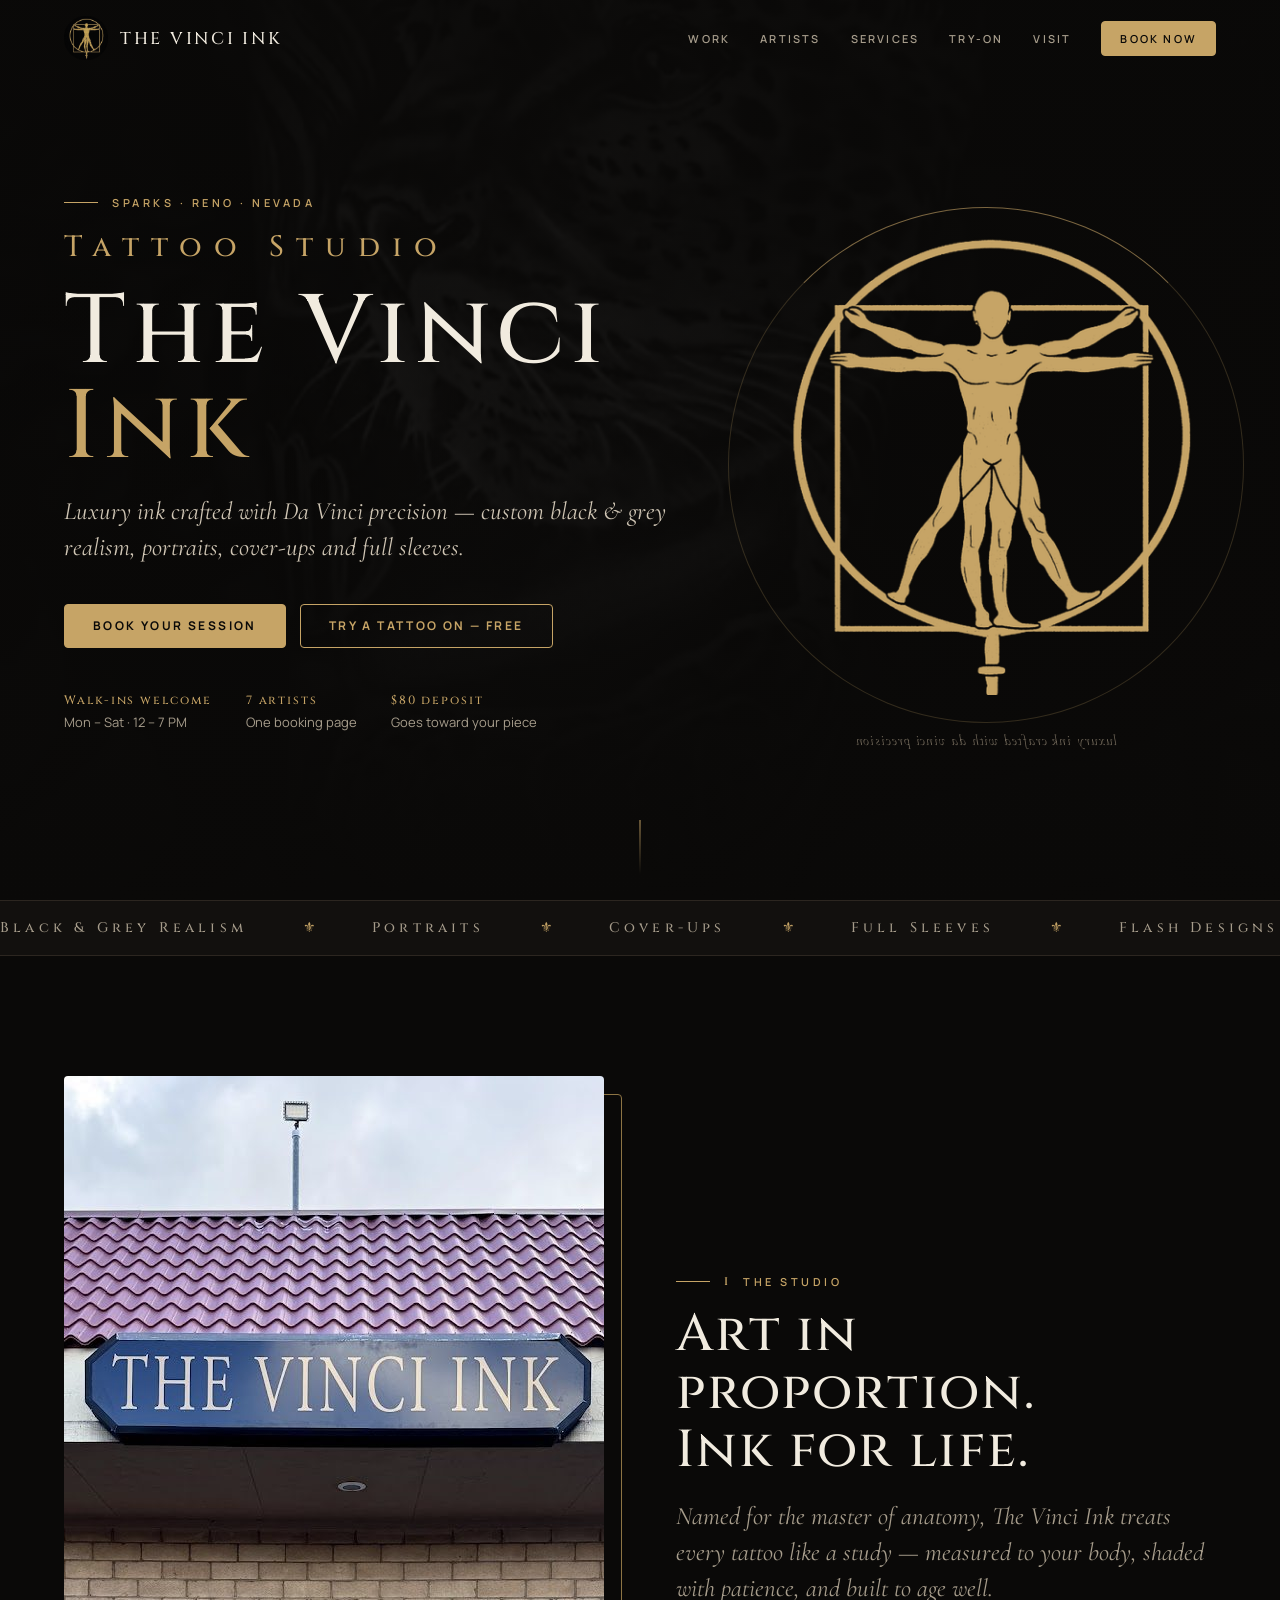
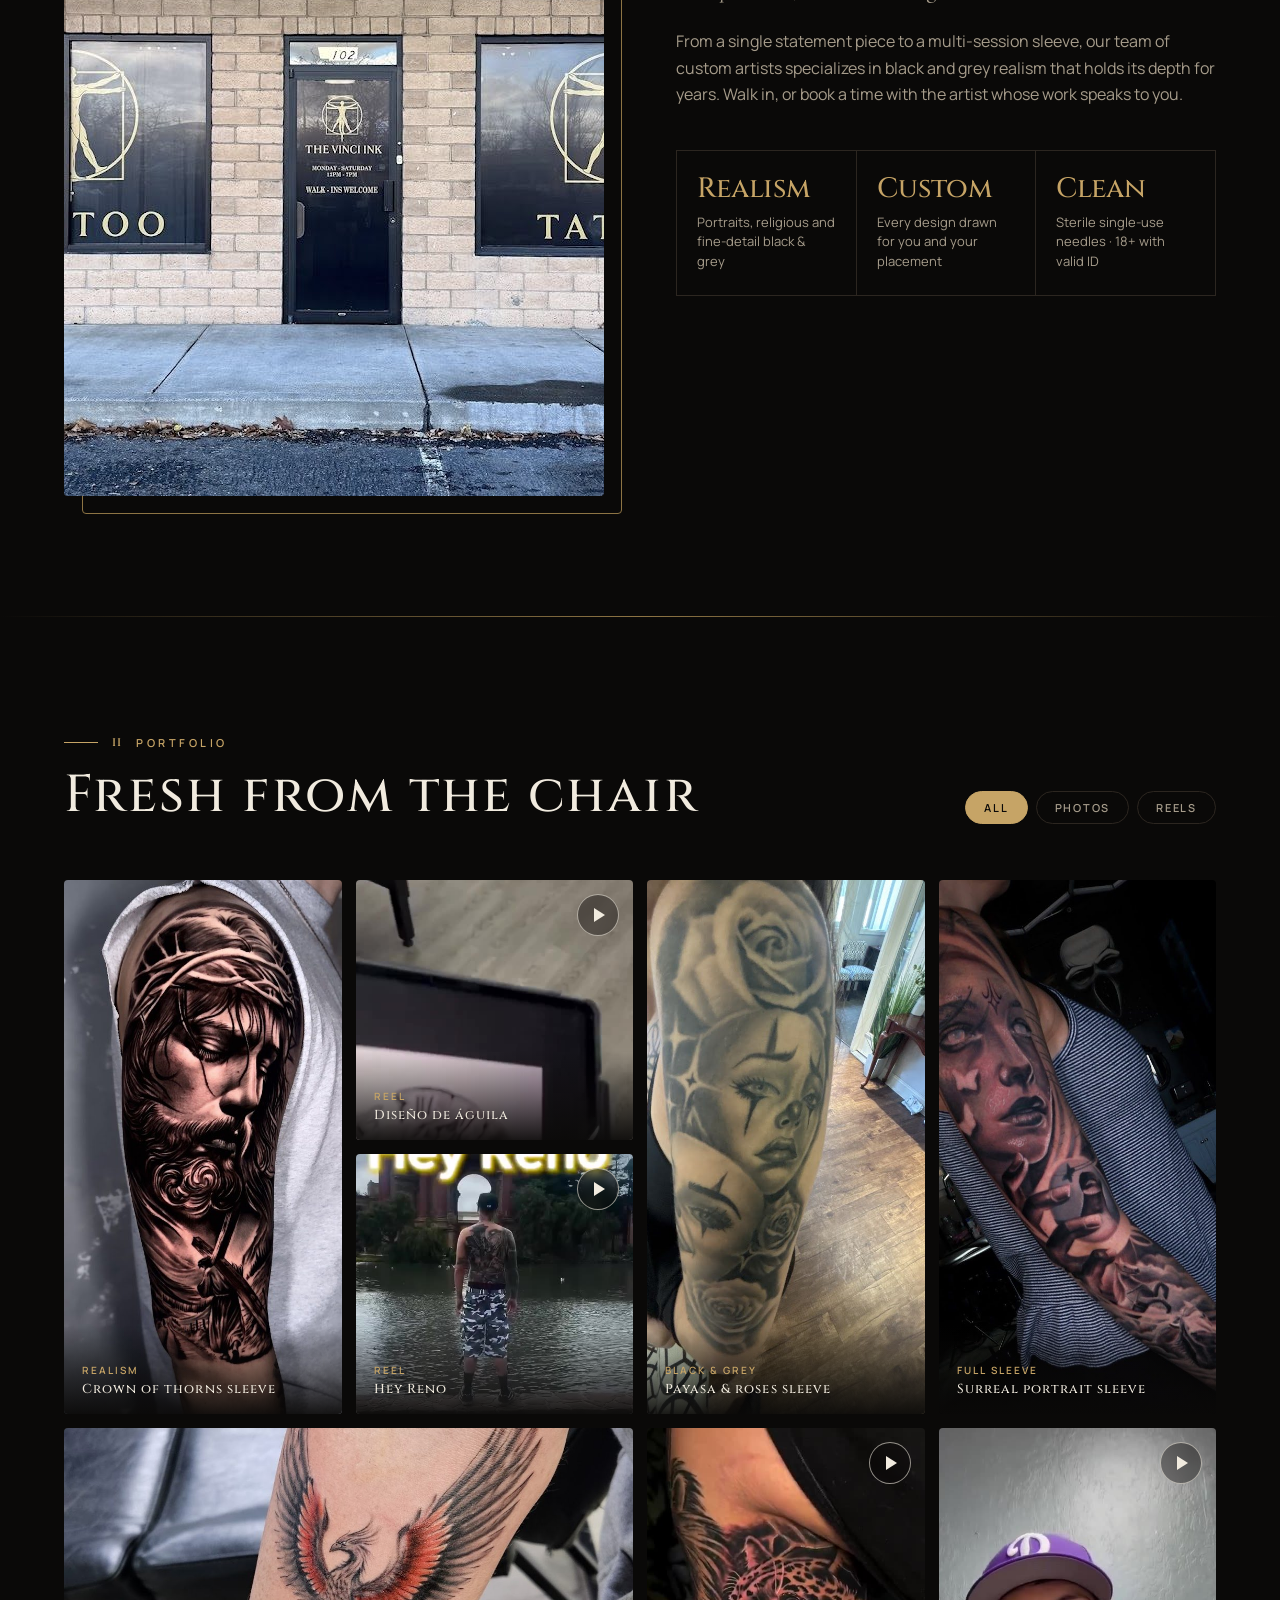
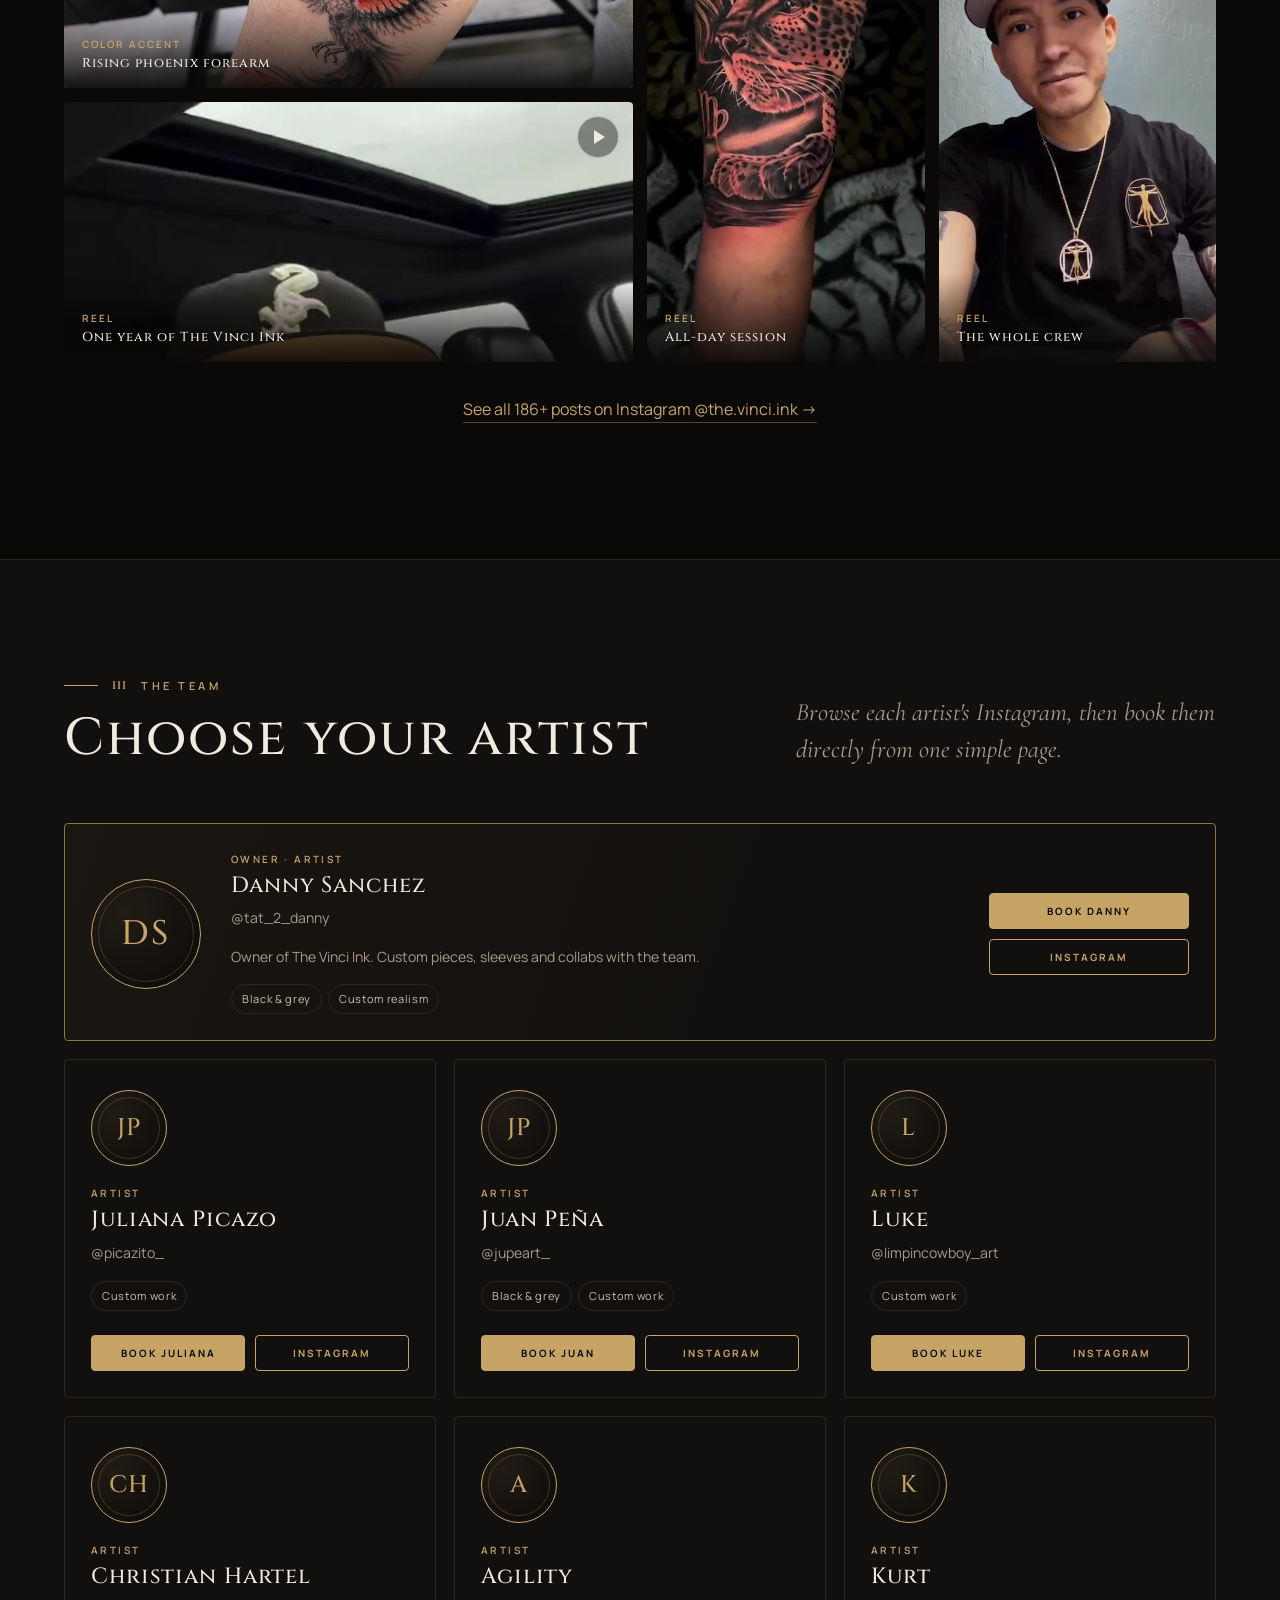
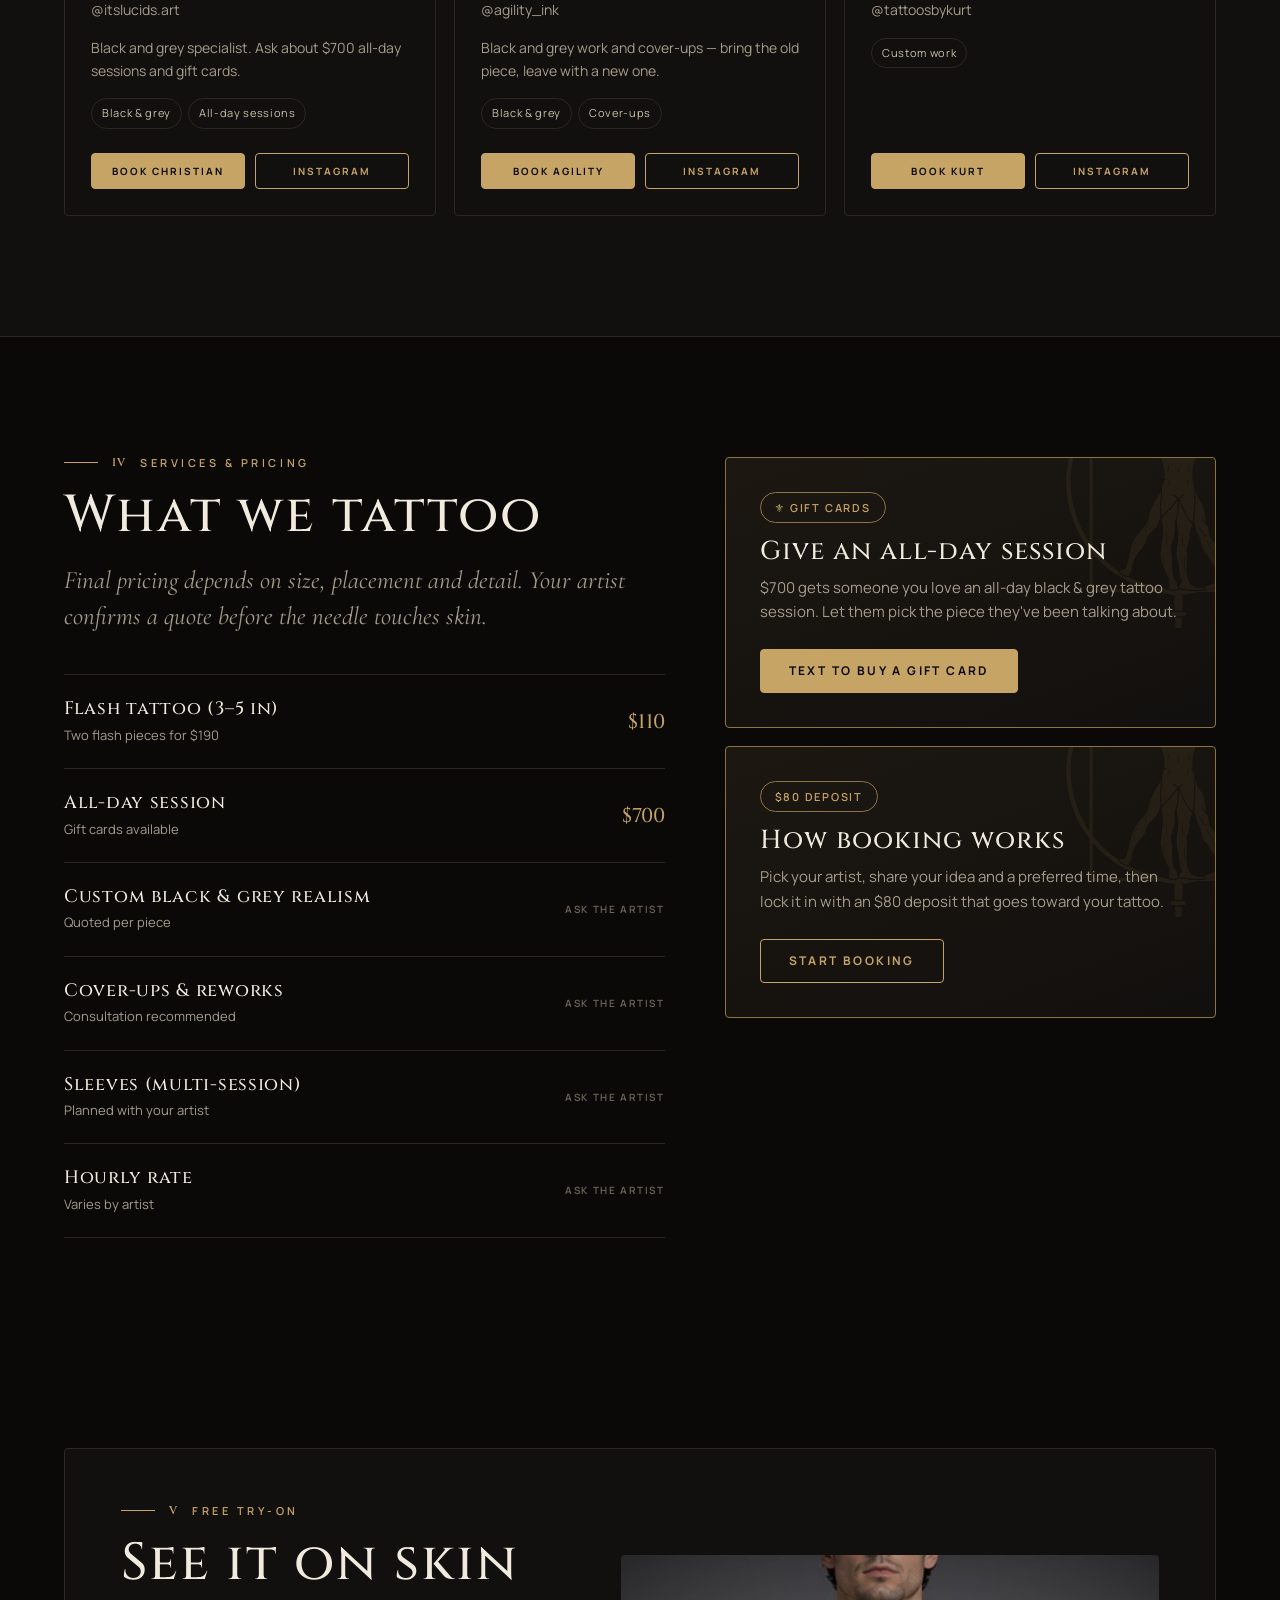
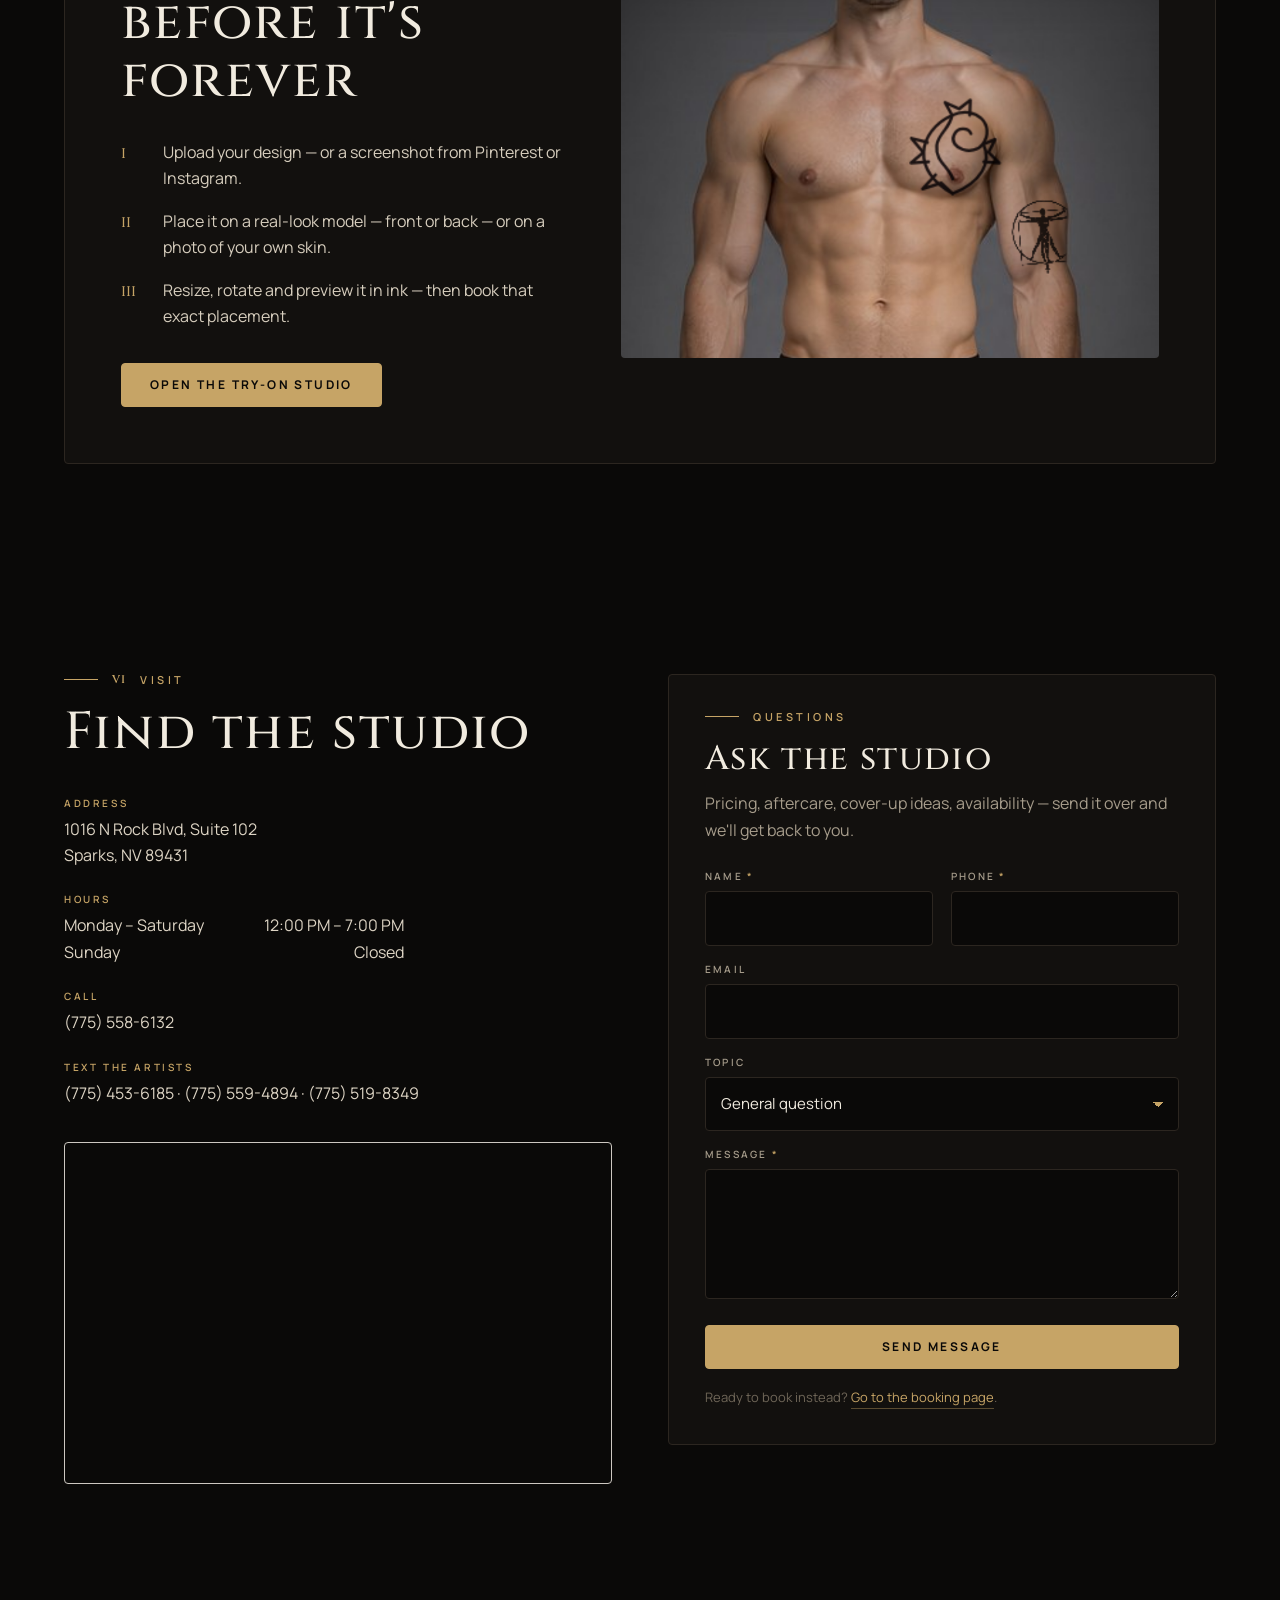
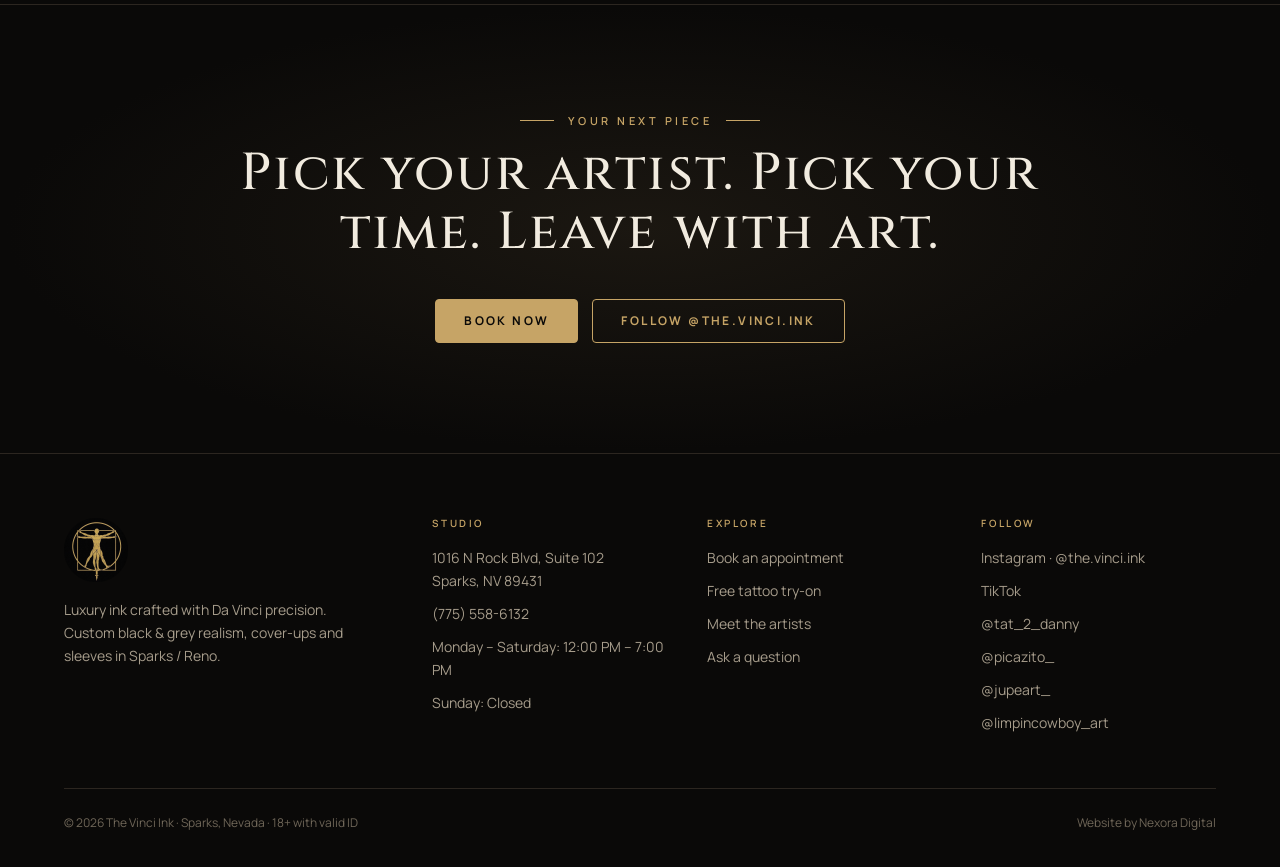
==== commit ef5e7cbe: "Try-on: photo-real male/female models with front & back views Replaces the illustrated mannequin wit" ====
--- a/index.html
+++ b/index.html
@@ -144,7 +144,7 @@
           <h2>See it on skin before it's forever</h2>
           <ol class="steps">
             <li>Upload your design — or a screenshot from Pinterest or Instagram.</li>
-            <li>Place it on a body model, or on a photo of your own arm, leg or back.</li>
+            <li>Place it on a real-look model — front or back — or on a photo of your own skin.</li>
             <li>Resize, rotate and preview it in ink — then book that exact placement.</li>
           </ol>
           <a class="btn" href="/try-on">Open the try-on studio</a>
@@ -209,24 +209,23 @@
 
 <script src="/assets/js/config.js"></script>
 <script src="/assets/js/main.js"></script>
-<script src="/assets/js/body-model.js"></script>
 <script>
-/* small animated preview of the try-on tool */
+/* homepage teaser: photo model with sample ink, rendered like the try-on */
 (function(){
-  const c=document.getElementById('promo-canvas'); if(!c||!window.drawBodyModel) return;
-  const ctx=c.getContext('2d'); const img=new Image(); img.src='/assets/img/sample-tattoo.svg';
-  let t=0;
-  function frame(){
-    ctx.fillStyle='#1d1a16';ctx.fillRect(0,0,800,600);
-    ctx.save();ctx.translate(400,-50);ctx.scale(1.3,1.3);ctx.translate(-300,0);
-    const shape=drawBodyModel(ctx,{gender:'male',view:'front',skin:'#c99a78'});
-    if(img.complete){ctx.save();ctx.clip(shape);ctx.globalCompositeOperation='multiply';ctx.globalAlpha=.85;
-      const a=BODY_AREAS.male.front.find(x=>x.id==='chest-r');const s=a.size+Math.sin(t/40)*6;
-      ctx.translate(a.x,a.y);ctx.rotate(a.rot*Math.PI/180);ctx.drawImage(img,-s/2,-s/2,s,s);ctx.restore();
-      const f=BODY_AREAS.male.front.find(x=>x.id==='forearm-l');ctx.save();ctx.clip(shape);ctx.globalCompositeOperation='multiply';ctx.globalAlpha=.8;ctx.translate(f.x,f.y);ctx.rotate(f.rot*Math.PI/180);ctx.drawImage(img,-f.size/2,-f.size/2,f.size,f.size);ctx.restore();}
-    drawBodyOverlay(ctx,{gender:'male',view:'front'});ctx.restore(); t++; if(!matchMedia('(prefers-reduced-motion: reduce)').matches) requestAnimationFrame(frame);
-  }
-  img.onload=frame; frame();
+  const c=document.getElementById('promo-canvas'); if(!c) return;
+  const ctx=c.getContext('2d'), L=(u)=>new Promise((r,j)=>{const i=new Image();i.onload=()=>r(i);i.onerror=j;i.src=u});
+  Promise.all([L('/assets/img/model-male-front.jpg'),L('/assets/img/model-male-front-skin.png'),L('/assets/img/sample-tattoo.svg'),L('/assets/img/logo-mark.png')]).then(([body,mask,orn,mark])=>{
+    const sx=110,sy=110,sw=420,sh=315;             // crop: chest & arms
+    const lay=document.createElement('canvas');lay.width=640;lay.height=1024;const lx=lay.getContext('2d');
+    // black Vitruvian mark on the forearm, ornament on the pec
+    const mk=document.createElement('canvas');mk.width=mark.width;mk.height=mark.height;const mx=mk.getContext('2d');mx.drawImage(mark,0,0);mx.globalCompositeOperation='source-in';mx.fillStyle='#151111';mx.fillRect(0,0,mk.width,mk.height);
+    const put=(img,x,y,s,r,a)=>{lx.save();lx.translate(x,y);lx.rotate(r*Math.PI/180);lx.globalAlpha=a;const h=s*(img.height||1)/(img.width||1);lx.drawImage(img,-s/2,-h/2,s,h);lx.restore()};
+    put(orn,368,262,92,0,.9);put(mk,440,330,58,-5,.85);
+    lx.globalCompositeOperation='destination-in';lx.drawImage(mask,0,0,640,1024);
+    ctx.drawImage(body,sx,sy,sw,sh,0,0,800,600);
+    ctx.globalCompositeOperation='multiply';ctx.drawImage(lay,sx,sy,sw,sh,0,0,800,600);
+    ctx.globalCompositeOperation='source-over';ctx.globalAlpha=.15;ctx.drawImage(lay,sx,sy,sw,sh,0,0,800,600);
+  }).catch(()=>{});
 })();
 </script>
 </body>
